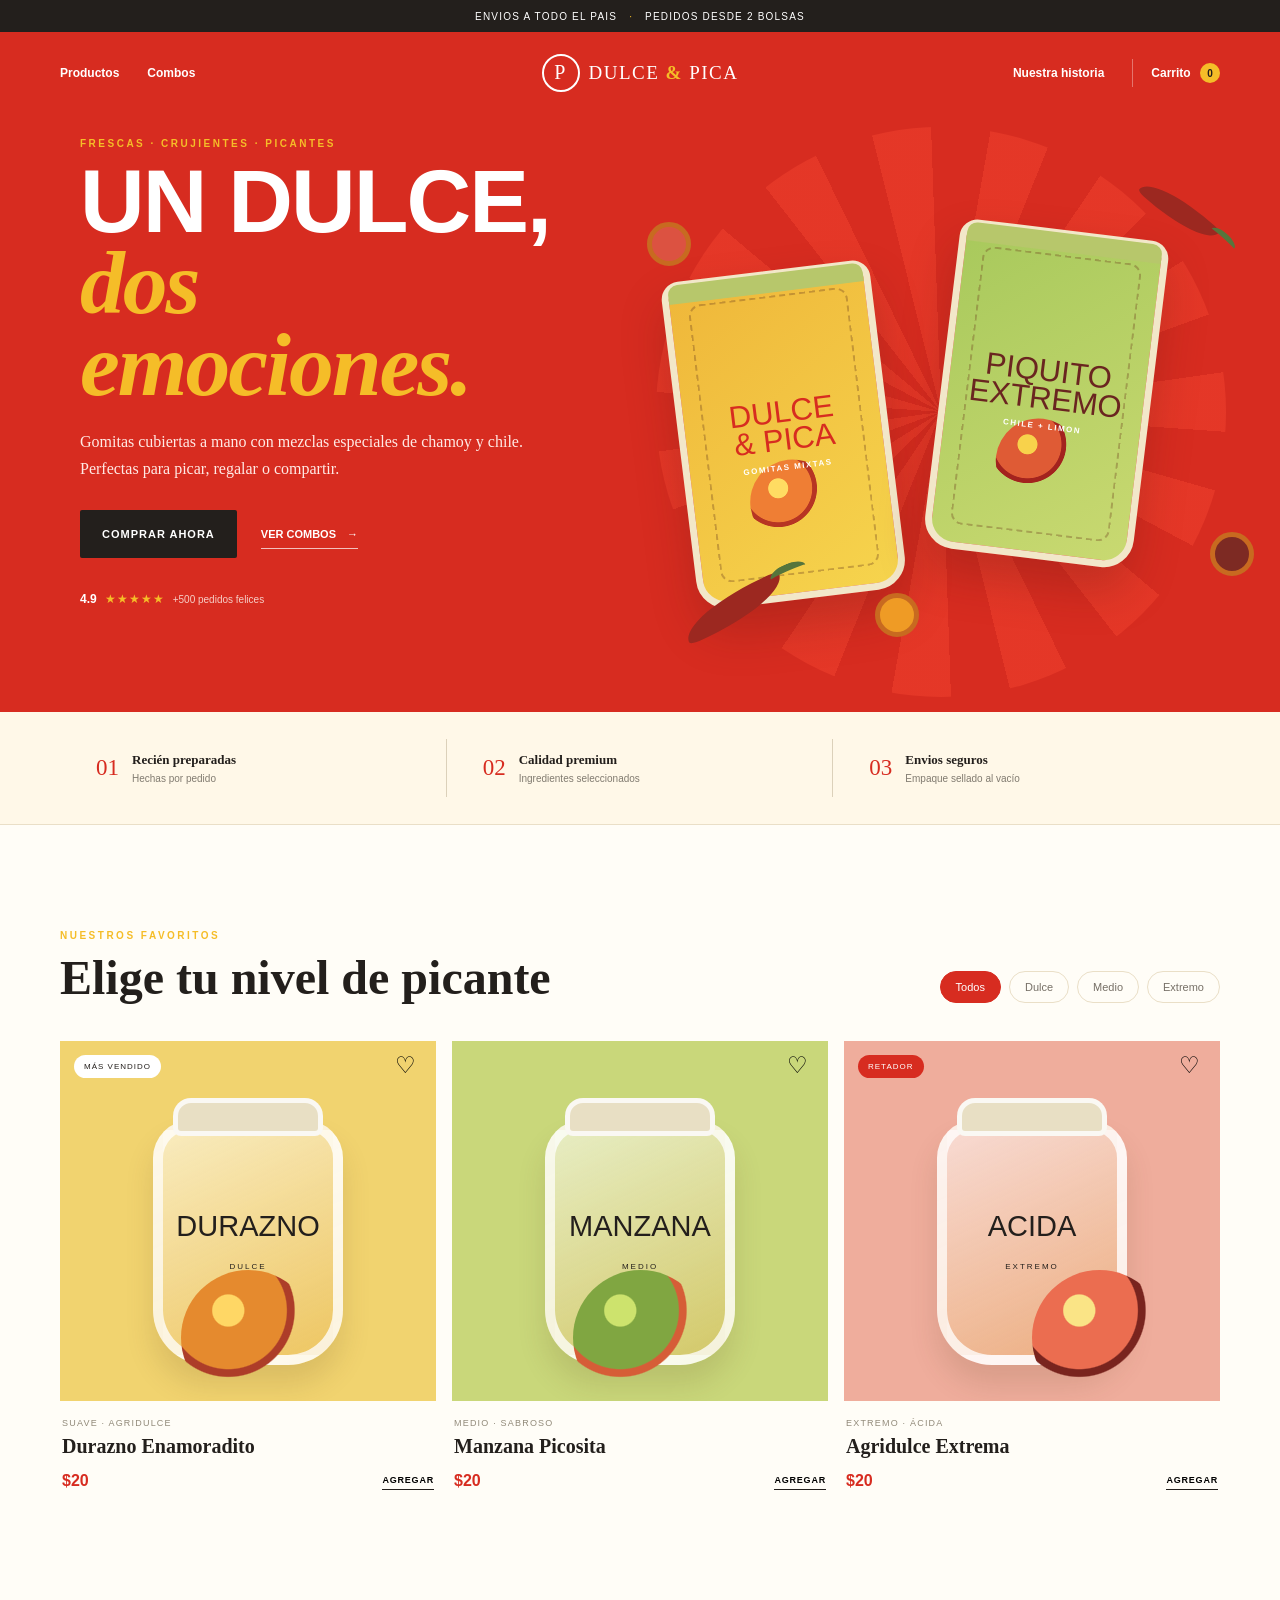
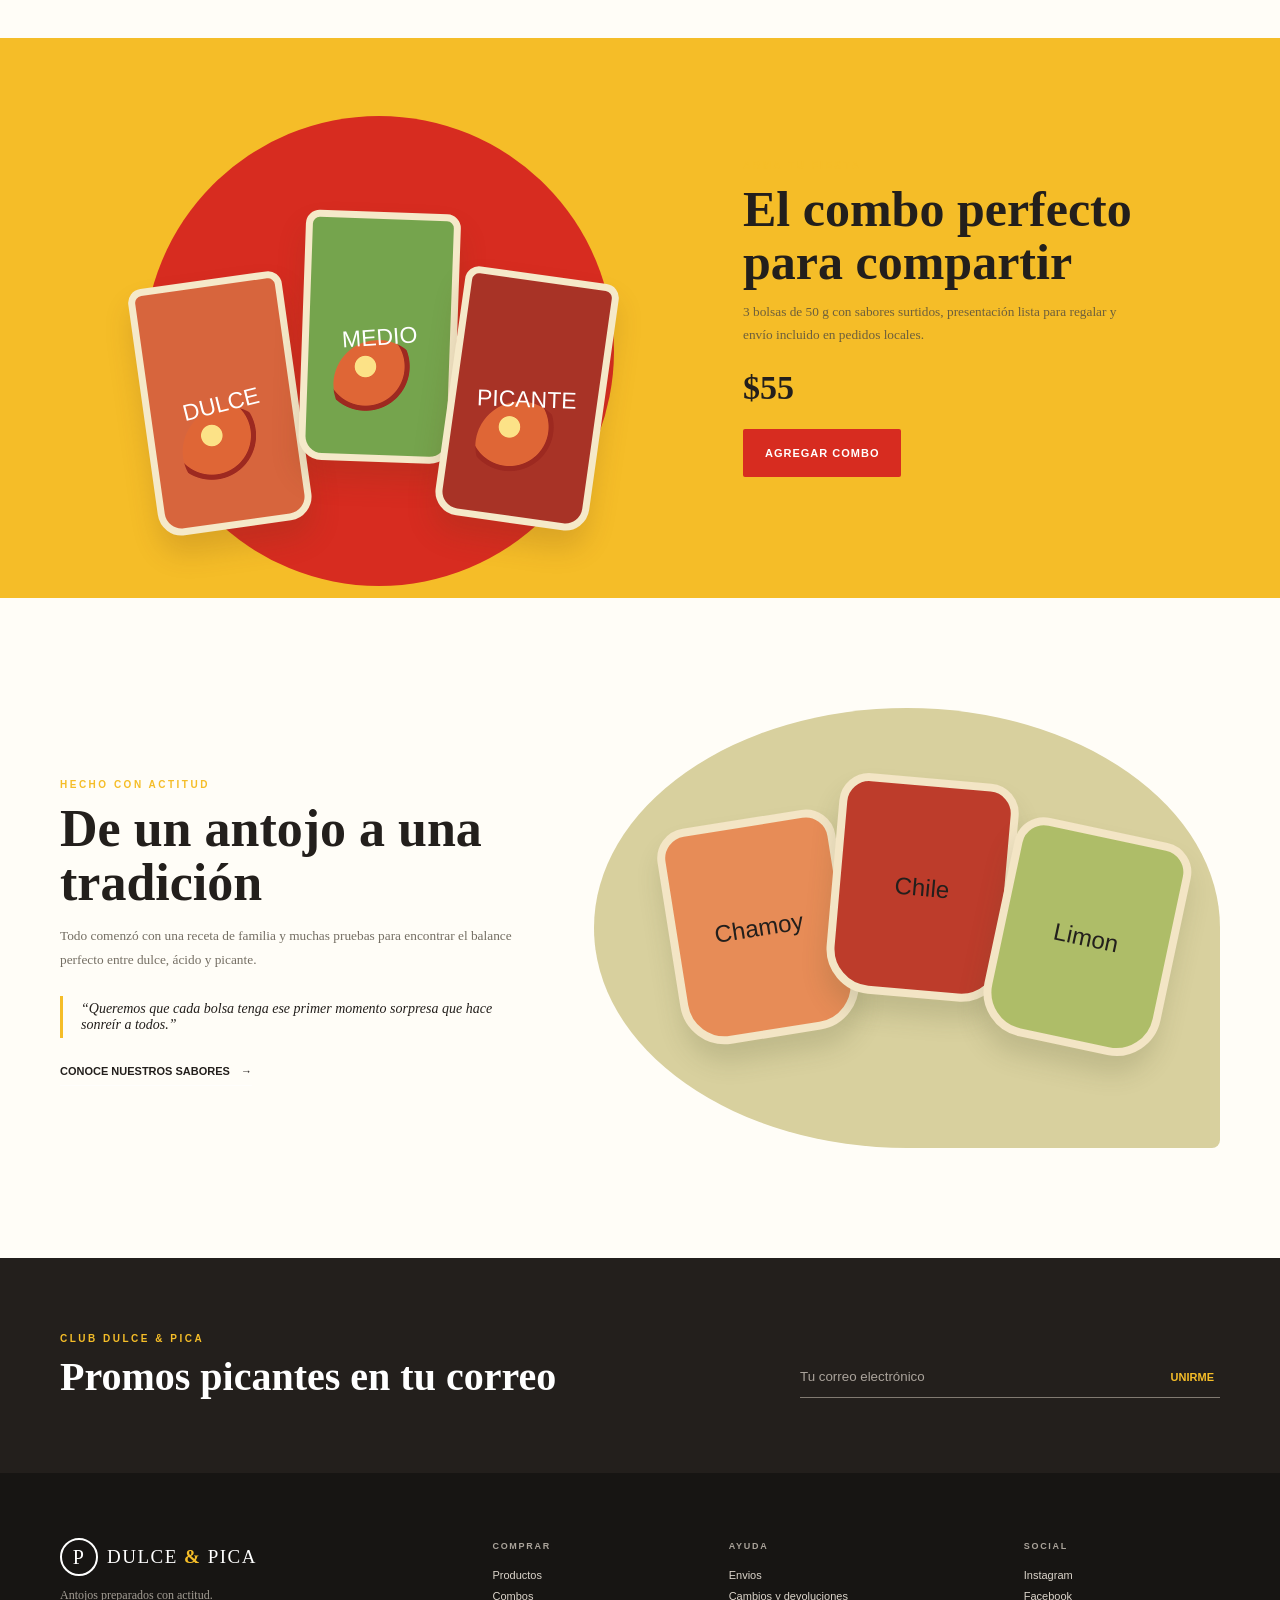
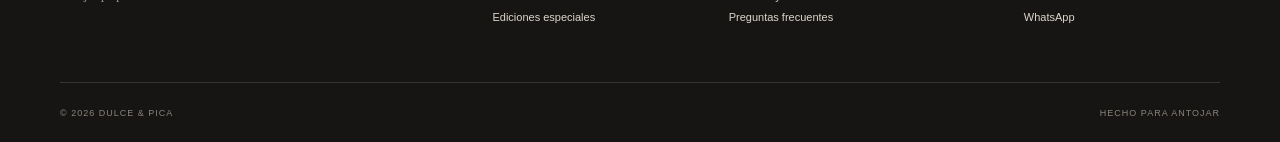
==== gomitas-dulce-pica/index.html @ f31a739e "Publish 55 peso 50g combo" ====
<!doctype html>
<html lang="es">
<head>
  <meta charset="UTF-8">
  <meta name="viewport" content="width=device-width, initial-scale=1">
  <meta name="theme-color" content="#d92d20">
  <meta name="description" content="Dulce & Pica - gomitas enchiladas artesanales para compartir, regalar y disfrutar.">
  <title>Dulce & Pica | Gomitas enchiladas</title>
  <link rel="stylesheet" href="styles.css">
</head>
<body>
  <div class="topbar">
    <p>Envios a todo el pais <span>·</span> Pedidos desde 2 bolsas</p>
  </div>

  <header class="header">
    <div class="container nav">
      <button class="menu-toggle" type="button" aria-expanded="false" aria-label="Abrir menu"><span></span><span></span></button>
      <nav class="nav-left" aria-label="Navegacion principal">
        <a href="#productos">Productos</a>
        <a href="#combos">Combos</a>
      </nav>
      <a class="brand" href="#inicio" aria-label="Dulce y Pica inicio">
        <span class="brand-icon" aria-hidden="true">P</span>
        <span>DULCE <b>&</b> PICA</span>
      </a>
      <nav class="nav-right" aria-label="Navegacion secundaria">
        <a href="#nosotros">Nuestra historia</a>
        <button class="cart-button" type="button" aria-label="Abrir carrito">Carrito <span class="cart-count">0</span></button>
      </nav>
    </div>
  </header>

  <nav class="mobile-nav" aria-label="Menu movil">
    <a href="#productos">Productos</a>
    <a href="#combos">Combos</a>
    <a href="#nosotros">Nuestra historia</a>
  </nav>

  <main>
    <section id="inicio" class="hero">
      <div class="hero-copy">
        <p class="eyebrow">Frescas · Crujientes · Picantes</p>
        <h1>Un dulce,<br><em>dos emociones.</em></h1>
        <p class="hero-text">Gomitas cubiertas a mano con mezclas especiales de chamoy y chile. Perfectas para picar, regalar o compartir.</p>
        <div class="hero-actions">
          <a class="button" href="#productos">Comprar ahora</a>
          <a class="text-link" href="#combos">Ver combos <span>→</span></a>
        </div>
        <div class="rating"><b>4.9</b><span>★★★★★</span><small>+500 pedidos felices</small></div>
      </div>
      <div class="hero-art" aria-label="Bolsas de gomitas enchiladas">
        <div class="sunburst"></div>
        <div class="bag bag-one"><div class="bag-seal"></div><span>DULCE<br>& PICA</span><small>GOMITAS MIXTAS</small><i></i></div>
        <div class="bag bag-two"><div class="bag-seal"></div><span>PIQUITO<br>EXTREMO</span><small>CHILE + LIMON</small><i></i></div>
        <div class="chili chili-one"></div>
        <div class="chili chili-two"></div>
        <div class="gummy gummy-one"></div>
        <div class="gummy gummy-two"></div>
        <div class="gummy gummy-three"></div>
      </div>
    </section>

    <section class="benefits">
      <div class="container benefits-grid">
        <div><span>01</span><p><b>Recién preparadas</b><small>Hechas por pedido</small></p></div>
        <div><span>02</span><p><b>Calidad premium</b><small>Ingredientes seleccionados</small></p></div>
        <div><span>03</span><p><b>Envios seguros</b><small>Empaque sellado al vacío</small></p></div>
      </div>
    </section>

    <section id="productos" class="products-section">
      <div class="container">
        <div class="section-heading">
          <div><p class="eyebrow">Nuestros favoritos</p><h2>Elige tu nivel de picante</h2></div>
          <div class="filters" role="group" aria-label="Filtrar productos">
            <button class="active" type="button" data-filter="todos">Todos</button>
            <button type="button" data-filter="dulce">Dulce</button>
            <button type="button" data-filter="medio">Medio</button>
            <button type="button" data-filter="extremo">Extremo</button>
          </div>
        </div>
        <div class="product-grid">
          <article class="product-card" data-level="dulce">
            <div class="product-visual visual-mango">
              <span class="tag">Más vendido</span>
              <div class="jar"><div class="jar-lid"></div><span>DURAZNO<br><small>DULCE</small></span><i></i></div>
              <button class="wishlist" type="button" aria-label="Agregar Durazno Enamoradito a favoritos">♡</button>
            </div>
            <div class="product-info"><p>Suave · Agridulce</p><h3>Durazno Enamoradito</h3><div><strong>$20</strong><button class="quick-add" type="button" data-name="Durazno Enamoradito" data-price="20">Agregar</button></div></div>
          </article>
          <article class="product-card" data-level="medio">
            <div class="product-visual visual-tropical">
              <div class="jar"><div class="jar-lid"></div><span>MANZANA<br><small>MEDIO</small></span><i></i></div>
              <button class="wishlist" type="button" aria-label="Agregar Manzana Picosita a favoritos">♡</button>
            </div>
            <div class="product-info"><p>Medio · Sabroso</p><h3>Manzana Picosita</h3><div><strong>$20</strong><button class="quick-add" type="button" data-name="Manzana Picosita" data-price="20">Agregar</button></div></div>
          </article>
          <article class="product-card" data-level="extremo">
            <div class="product-visual visual-acida">
              <span class="tag tag-red">Retador</span>
              <div class="jar"><div class="jar-lid"></div><span>ACIDA<br><small>EXTREMO</span></span><i></i></div>
              <button class="wishlist" type="button" aria-label="Agregar Agridulce Extrema a favoritos">♡</button>
            </div>
            <div class="product-info"><p>Extremo · Ácida</p><h3>Agridulce Extrema</h3><div><strong>$20</strong><button class="quick-add" type="button" data-name="Agridulce Extrema" data-price="20">Agregar</button></div></div>
          </article>
        </div>
      </div>
    </section>

    <section id="combos" class="combo-section">
      <div class="container combo-grid">
        <div class="combo-art">
          <div class="party-circle"></div>
          <div class="mini-bag mini-one"><span>DULCE</span><i></i></div>
          <div class="mini-bag mini-two"><span>MEDIO</span><i></i></div>
          <div class="mini-bag mini-three"><span>PICANTE</span><i></i></div>
        </div>
        <div class="combo-copy">
          <p class="eyebrow">Arma tu fiesta</p>
          <h2>El combo perfecto<br>para compartir</h2>
          <p>3 bolsas de 50 g con sabores surtidos, presentación lista para regalar y envío incluido en pedidos locales.</p>
          <div class="combo-price"><strong>$55</strong></div>
          <button class="button add-combo" type="button" data-name="Combo Fiesta 3 Bolsas de 50 g" data-price="55">Agregar combo</button>
        </div>
      </div>
    </section>

    <section id="nosotros" class="story-section">
      <div class="container story-grid">
        <div class="story-copy">
          <p class="eyebrow">Hecho con actitud</p>
          <h2>De un antojo a una tradición</h2>
          <p>Todo comenzó con una receta de familia y muchas pruebas para encontrar el balance perfecto entre dulce, ácido y picante.</p>
          <blockquote>“Queremos que cada bolsa tenga ese primer momento sorpresa que hace sonreír a todos.”</blockquote>
          <a class="text-link" href="#productos">Conoce nuestros sabores <span>→</span></a>
        </div>
        <div class="story-visual">
          <div class="flavor-card flavor-one"><span>Chamoy</span></div>
          <div class="flavor-card flavor-two"><span>Chile</span></div>
          <div class="flavor-card flavor-three"><span>Limon</span></div>
        </div>
      </div>
    </section>

    <section class="newsletter">
      <div class="container newsletter-inner">
        <div><p class="eyebrow">Club Dulce & Pica</p><h2>Promos picantes en tu correo</h2></div>
        <form><label class="sr-only" for="email">Correo electronico</label><input id="email" type="email" placeholder="Tu correo electrónico" required><button type="submit">Unirme</button></form>
      </div>
    </section>
  </main>

  <footer>
    <div class="container footer-grid">
      <div class="footer-brand"><a class="brand" href="#inicio"><span class="brand-icon">P</span><span>DULCE <b>&</b> PICA</span></a><p>Antojos preparados con actitud.</p></div>
      <div><h3>Comprar</h3><a href="#productos">Productos</a><a href="#combos">Combos</a><a href="#productos">Ediciones especiales</a></div>
      <div><h3>Ayuda</h3><a href="#">Envios</a><a href="#">Cambios y devoluciones</a><a href="#">Preguntas frecuentes</a></div>
      <div><h3>Social</h3><a href="#">Instagram</a><a href="#">Facebook</a><a href="#">WhatsApp</a></div>
    </div>
    <div class="container footer-bottom"><span>© 2026 Dulce & Pica</span><span>Hecho para antojar</span></div>
  </footer>

  <aside class="cart-drawer" aria-hidden="true">
    <button class="cart-overlay" type="button" aria-label="Cerrar carrito"></button>
    <div class="cart-panel">
      <div class="cart-header"><div><p>Tu pedido</p><h2>Bolsa de compras</h2></div><button class="cart-close" type="button" aria-label="Cerrar">×</button></div>
      <div class="cart-items"><p class="empty-cart">Tu bolsa está vacía.</p></div>
      <div class="cart-footer"><div class="subtotal"><span>Total</span><strong>$0.00</strong></div><p>Envio y datos de entrega se confirman por WhatsApp.</p><button class="checkout-button" type="button" disabled>Pedir por WhatsApp</button></div>
    </div>
  </aside>
  <div class="toast" role="status" aria-live="polite"></div>
  <script src="script.js"></script>
</body>
</html>
---- gomitas-dulce-pica/styles.css ----
:root{--red:#d72c20;--red-dark:#a92018;--yellow:#f5bd28;--cream:#fff8e8;--paper:#fffdf7;--ink:#231f1c;--green:#5f7e45;--line:#eadfc7}
*{box-sizing:border-box}html{scroll-behavior:smooth}body{margin:0;background:var(--paper);color:var(--ink);font-family:"Trebuchet MS",Arial,sans-serif}body.locked{overflow:hidden}a{color:inherit;text-decoration:none}button,input{font:inherit}.container{width:min(1160px,calc(100% - 48px));margin-inline:auto}.sr-only{position:absolute;width:1px;height:1px;overflow:hidden;clip:rect(0,0,0,0)}
.topbar{height:32px;display:grid;place-items:center;background:var(--ink);color:white;font-size:10px;text-transform:uppercase;letter-spacing:1.2px}.topbar p{margin:0}.topbar span{color:var(--yellow);margin:0 8px}
.header{height:82px;position:absolute;z-index:20;width:100%;color:white}.nav{height:82px;display:grid;grid-template-columns:1fr auto 1fr;align-items:center}.nav-left,.nav-right{display:flex;align-items:center;gap:28px;font-size:12px;font-weight:700}.nav-right{justify-content:flex-end}.nav a{border-bottom:1px solid transparent;padding:8px 0}.nav a:hover{border-color:currentColor}.brand{display:flex;align-items:center;gap:9px;font-family:Georgia,serif;font-size:19px;letter-spacing:1.5px}.brand b{color:var(--yellow)}.brand-icon{width:38px;height:38px;display:grid;place-items:center;border:2px solid currentColor;border-radius:50%;font-family:Georgia,serif;font-size:20px}.cart-button{border:0;border-left:1px solid rgba(255,255,255,.35);background:transparent;color:white;padding:4px 0 4px 18px;cursor:pointer;font-size:12px}.cart-count{min-width:20px;height:20px;display:inline-grid;place-items:center;margin-left:6px;border-radius:50%;background:var(--yellow);color:var(--ink);font-size:10px}.menu-toggle{display:none}
.hero{min-height:680px;display:grid;grid-template-columns:49% 51%;overflow:hidden;background:var(--red);color:white}.hero-copy{position:relative;z-index:3;align-self:center;max-width:520px;margin-left:max(48px,calc((100vw - 1160px)/2));padding-left:20px}.eyebrow{margin:0 0 12px;color:var(--yellow);font-size:10px;font-weight:900;text-transform:uppercase;letter-spacing:2.5px}.hero h1{margin:0;font-family:Impact,"Arial Black",sans-serif;font-size:clamp(66px,7vw,94px);line-height:.91;text-transform:uppercase;letter-spacing:-2px}.hero h1 em{color:var(--yellow);font-family:Georgia,serif;font-weight:700;text-transform:none}.hero-text{max-width:460px;margin:24px 0 28px;color:#ffeae5;font-family:Georgia,serif;line-height:1.65}.hero-actions{display:flex;align-items:center;gap:24px}.button{height:48px;display:inline-flex;align-items:center;justify-content:center;border:0;border-radius:2px;background:var(--ink);color:white;padding:0 22px;font-size:11px;font-weight:900;text-transform:uppercase;letter-spacing:1px;cursor:pointer}.text-link{border-bottom:1px solid rgba(255,255,255,.7);padding:8px 0;font-size:11px;font-weight:800;text-transform:uppercase}.text-link span{margin-left:8px}.rating{display:flex;align-items:center;gap:8px;margin-top:34px;font-size:12px}.rating span{color:var(--yellow);letter-spacing:1px}.rating small{color:#f6cfc7}
.hero-art{position:relative}.sunburst{position:absolute;width:570px;height:570px;left:48%;top:50%;transform:translate(-50%,-43%);border-radius:50%;background:repeating-conic-gradient(from 10deg,#e83a29 0 12deg,#d72c20 12deg 24deg);opacity:.8}.bag{position:absolute;z-index:3;width:210px;height:330px;display:flex;flex-direction:column;align-items:center;justify-content:center;transform:rotate(-7deg);border:7px solid #f2e7c9;border-radius:18px 18px 30px 30px;background:linear-gradient(145deg,#efb73a,#f6d44d);box-shadow:0 24px 45px rgba(100,24,17,.28)}.bag::after{content:"";position:absolute;inset:18px;border:2px dashed rgba(111,67,34,.35);border-radius:12px}.bag-seal{position:absolute;z-index:3;top:-4px;width:100%;height:19px;border-radius:10px 10px 0 0;background:#b7c76b}.bag span{position:relative;z-index:4;font-family:Impact,"Arial Black",sans-serif;font-size:31px;text-align:center;color:var(--red);line-height:.9}.bag small{position:relative;z-index:4;margin-top:10px;font-size:8px;font-weight:900;letter-spacing:1.5px}.bag i{position:absolute;z-index:3;width:85px;height:85px;bottom:48px;border-radius:50%;background:radial-gradient(circle at 35% 32%,#ffdc62 0 12%,#ef7e34 13% 42%,#b73523 43% 48%,transparent 49%)}.bag-one{left:8%;top:35%}.bag-two{left:48%;top:29%;transform:rotate(7deg);background:linear-gradient(145deg,#a8c95c,#c9d971)}.bag-two span{color:#6a2520}.bag-two i{background:radial-gradient(circle at 35% 32%,#f8d24b 0 12%,#df5b35 13% 42%,#a3231e 43% 48%,transparent 49%)}.chili{position:absolute;z-index:5;width:110px;height:32px;border-radius:100% 10% 100% 10%;background:#9c2820;transform:rotate(-24deg)}.chili::after{content:"";position:absolute;width:38px;height:10px;right:-28px;top:-3px;border-radius:100%;border-top:7px solid #56753c}.chili-one{left:8%;bottom:13%}.chili-two{right:7%;top:24%;transform:rotate(42deg) scale(.8)}.gummy{position:absolute;z-index:5;width:44px;height:44px;border-radius:50%;background:#ef9b25;border:5px solid #c86a20}.gummy-one{left:38%;bottom:11%}.gummy-two{right:4%;bottom:20%;background:#7d2a23}.gummy-three{left:3%;top:28%;background:#dc5241}
.benefits{border-bottom:1px solid var(--line);background:var(--cream)}.benefits-grid{height:112px;display:grid;grid-template-columns:repeat(3,1fr);align-items:center}.benefits-grid>div{height:58px;display:flex;align-items:center;gap:13px;border-right:1px solid #dcd1ba;padding:0 36px}.benefits-grid>div:last-child{border-right:0}.benefits-grid span{color:var(--red);font-family:Georgia,serif;font-size:23px}.benefits-grid p{display:flex;flex-direction:column;margin:0}.benefits-grid b{font-family:Georgia,serif;font-size:13px}.benefits-grid small{margin-top:5px;color:#817b70;font-size:10px}
.products-section{padding:105px 0 115px}.section-heading{display:flex;align-items:end;justify-content:space-between;margin-bottom:38px}.section-heading h2,.combo-copy h2,.story-copy h2,.newsletter h2{margin:0;font-family:Georgia,serif;font-size:48px;font-weight:700;line-height:1.05}.filters{display:flex;gap:8px}.filters button{border:1px solid var(--line);border-radius:30px;background:transparent;padding:9px 15px;color:#777067;cursor:pointer;font-size:11px}.filters button.active{border-color:var(--red);background:var(--red);color:white}.product-grid{display:grid;grid-template-columns:repeat(3,1fr);gap:16px}.product-card.hidden{display:none}.product-visual{height:360px;position:relative;display:grid;place-items:center;overflow:hidden}.visual-mango{background:#f1d36f}.visual-tropical{background:#c9d77a}.visual-acida{background:#efad9c}.tag{position:absolute;z-index:4;top:14px;left:14px;border-radius:20px;background:white;padding:7px 10px;font-size:8px;text-transform:uppercase;letter-spacing:1px}.tag-red{background:var(--red);color:white}.wishlist{position:absolute;z-index:4;right:14px;top:10px;border:0;background:transparent;font-size:23px;cursor:pointer}.wishlist.active{color:var(--red)}
.jar{position:absolute;width:190px;height:245px;bottom:36px;display:flex;flex-direction:column;align-items:center;justify-content:center;border:10px solid rgba(255,255,255,.76);border-radius:38px 38px 55px 55px;background:linear-gradient(155deg,rgba(255,255,255,.55),rgba(232,175,76,.35));box-shadow:0 20px 28px rgba(93,68,34,.15)}.jar-lid{position:absolute;top:-32px;width:150px;height:38px;border-radius:18px 18px 8px 8px;background:#e8dfc4;border:5px solid rgba(255,255,255,.8)}.jar span{z-index:3;color:var(--ink);font-family:Impact,"Arial Black",sans-serif;font-size:29px;text-align:center}.jar span small{font-family:"Trebuchet MS",Arial,sans-serif;font-size:8px;letter-spacing:2px}.jar i{position:absolute;width:135px;height:135px;border-radius:50%;bottom:-50px;background:radial-gradient(circle at 35% 30%,#ffd765 0 12%,#e58a2e 13% 45%,#ad3d29 46% 51%,transparent 52%)}.visual-tropical .jar i{background:radial-gradient(circle at 35% 30%,#cde36d 0 12%,#80a641 13% 45%,#d65d37 46% 51%,transparent 52%)}.visual-acida .jar i{background:radial-gradient(circle at 35% 30%,#fae486 0 12%,#eb6d50 13% 45%,#79241e 46% 51%,transparent 52%)}.product-info{padding:17px 2px}.product-info>p{margin:0 0 7px;color:#918979;font-size:9px;text-transform:uppercase;letter-spacing:1.2px}.product-info h3{margin:0 0 13px;font-family:Georgia,serif;font-size:20px}.product-info div{display:flex;align-items:center;justify-content:space-between}.product-info strong{color:var(--red);font-size:16px}.quick-add{border:0;border-bottom:1px solid var(--ink);background:transparent;padding:4px 0;cursor:pointer;font-size:9px;font-weight:900;text-transform:uppercase;letter-spacing:.8px}
.combo-section{background:var(--yellow);overflow:hidden}.combo-grid{min-height:560px;display:grid;grid-template-columns:55% 45%;align-items:center}.combo-art{position:relative;height:560px}.party-circle{position:absolute;width:470px;height:470px;left:50%;top:50%;transform:translate(-50%,-43%);border-radius:50%;background:var(--red)}.mini-bag{position:absolute;z-index:3;width:155px;height:250px;display:grid;place-items:center;border:7px solid #f5e9c9;border-radius:14px 14px 24px 24px;box-shadow:0 18px 28px rgba(101,55,20,.18)}.mini-bag span{z-index:3;color:white;font-family:Impact,"Arial Black",sans-serif;font-size:23px;transform:rotate(-6deg)}.mini-bag i{position:absolute;width:90px;height:90px;bottom:25px;border-radius:50%;background:radial-gradient(circle at 35% 30%,#fce287 0 12%,#df6636 13% 45%,#9d2920 46% 51%,transparent 52%)}.mini-one{left:13%;top:43%;transform:rotate(-8deg);background:#d7653d}.mini-two{left:38%;top:31%;transform:rotate(2deg);background:#75a44d}.mini-three{left:61%;top:42%;transform:rotate(8deg);background:#a83326}.combo-copy{padding:45px}.combo-copy h2{font-size:50px}.combo-copy>p:not(.eyebrow){max-width:390px;color:#6d5f3b;font-family:Georgia,serif;line-height:1.7}.combo-price{display:flex;align-items:center;gap:12px;margin:22px 0}.combo-price strong{font-family:Georgia,serif;font-size:34px}.combo-price small{border-radius:20px;background:var(--red);color:white;padding:7px 10px;font-size:9px;text-transform:uppercase}.combo-copy .button{background:var(--red)}
.story-section{padding:110px 0}.story-grid{display:grid;grid-template-columns:46% 54%;align-items:center}.story-copy{padding-right:70px}.story-copy h2{font-size:52px}.story-copy>p:not(.eyebrow){color:#746e63;font-family:Georgia,serif;line-height:1.75}.story-copy blockquote{margin:25px 0;border-left:3px solid var(--yellow);padding:5px 0 5px 18px;font-family:Georgia,serif;font-size:14px;font-style:italic}.story-visual{height:440px;position:relative;background:#d8d09e;border-radius:50% 50% 8px 50%;overflow:hidden}.flavor-card{position:absolute;width:180px;height:220px;display:grid;place-items:center;border:8px solid #f3e5c5;border-radius:30px 30px 45px 45px;box-shadow:0 18px 25px rgba(69,75,41,.17)}.flavor-card span{font-family:Impact,"Arial Black",sans-serif;font-size:24px}.flavor-one{left:12%;top:110px;transform:rotate(-9deg);background:#e78c57}.flavor-two{left:38%;top:70px;transform:rotate(5deg);background:#bd3c2b}.flavor-three{right:7%;top:120px;transform:rotate(12deg);background:#aebd68}
.newsletter{padding:75px 0;background:var(--ink);color:white}.newsletter-inner{display:flex;align-items:end;justify-content:space-between}.newsletter h2{font-size:40px}.newsletter form{width:420px;display:flex;border-bottom:1px solid #817a71}.newsletter input{width:100%;border:0;background:transparent;color:white;outline:none;padding:13px 0}.newsletter input::placeholder{color:#aaa39b}.newsletter button{border:0;background:transparent;color:var(--yellow);font-size:11px;font-weight:900;text-transform:uppercase;cursor:pointer}
footer{background:#171513;color:white}.footer-grid{display:grid;grid-template-columns:2fr 1fr 1.3fr 1fr;gap:40px;padding:65px 0 50px}.footer-brand .brand{display:inline-flex}.footer-brand p{color:#a49e95;font-family:Georgia,serif;font-size:12px}.footer-grid h3{margin:3px 0 18px;color:#aaa39a;font-size:9px;text-transform:uppercase;letter-spacing:1.7px}.footer-grid div:not(.footer-brand) a{display:block;margin:9px 0;color:#dcd5cb;font-size:11px}.footer-bottom{height:60px;display:flex;align-items:center;justify-content:space-between;border-top:1px solid #39342f;color:#89837c;font-size:9px;text-transform:uppercase;letter-spacing:1px}
.cart-drawer{position:fixed;z-index:60;inset:0;visibility:hidden;pointer-events:none}.cart-drawer.open{visibility:visible;pointer-events:auto}.cart-overlay{position:absolute;inset:0;width:100%;border:0;background:rgba(35,31,28,.48);opacity:0;transition:.25s}.cart-drawer.open .cart-overlay{opacity:1}.cart-panel{position:absolute;right:0;top:0;width:min(430px,94vw);height:100%;display:flex;flex-direction:column;background:var(--paper);transform:translateX(100%);transition:.35s}.cart-drawer.open .cart-panel{transform:translateX(0)}.cart-header{height:100px;display:flex;align-items:center;justify-content:space-between;padding:0 28px;border-bottom:1px solid var(--line)}.cart-header p{margin:0 0 5px;color:var(--red);font-size:8px;text-transform:uppercase;letter-spacing:2px}.cart-header h2{margin:0;font-family:Georgia,serif;font-size:27px}.cart-close{border:0;background:transparent;font-size:30px;cursor:pointer}.cart-items{flex:1;overflow-y:auto;padding:20px 28px}.empty-cart{text-align:center;margin-top:70px;color:#8b8478}.cart-item{display:grid;grid-template-columns:1fr auto auto;align-items:center;gap:12px;padding:14px 0;border-bottom:1px solid var(--line)}.cart-item h3{margin:0 0 5px;font-family:Georgia,serif;font-size:14px}.cart-item small{color:#8a8478}.quantity{display:flex;align-items:center;gap:7px;margin-top:8px}.quantity button{width:23px;height:23px;border:1px solid #d7cfbf;border-radius:50%;background:transparent;cursor:pointer}.cart-footer{padding:20px 28px 28px;border-top:1px solid var(--line)}.subtotal{display:flex;justify-content:space-between;font-family:Georgia,serif;font-size:18px}.cart-footer p{color:#888176;font-size:9px}.checkout-button{width:100%;height:52px;border:0;background:var(--red);color:white;text-transform:uppercase;letter-spacing:1px;font-size:10px;font-weight:900;cursor:pointer}.checkout-button:disabled{background:#b9b3a7;cursor:not-allowed}.toast{position:fixed;z-index:80;left:50%;bottom:24px;transform:translate(-50%,20px);border-radius:30px;background:var(--ink);color:white;padding:12px 18px;font-size:11px;opacity:0;transition:.25s}.toast.show{opacity:1;transform:translate(-50%,0)}
.mobile-nav{display:none}
@media(max-width:900px){.container{width:calc(100% - 36px)}.nav-left,.nav-right>a{display:none}.nav{grid-template-columns:1fr auto 1fr}.menu-toggle{display:grid;width:38px;height:38px;align-content:center;gap:5px;border:0;background:transparent;padding:8px}.menu-toggle span{width:21px;height:2px;background:white}.nav-right{gap:0}.cart-button{border:0}.hero{grid-template-columns:52% 48%}.hero-copy{margin-left:20px}.bag-one{left:-2%}.bag-two{left:44%}.sunburst{width:500px;height:500px}.product-grid{grid-template-columns:repeat(2,1fr)}.combo-grid{grid-template-columns:50% 50%}.story-grid{grid-template-columns:43% 57%}.story-copy{padding-right:30px}.footer-grid{grid-template-columns:2fr 1fr 1fr}}
@media(max-width:650px){.topbar{height:28px}.header{height:72px}.nav{height:72px}.brand{font-size:15px}.brand-icon{width:32px;height:32px;font-size:16px}.cart-button{font-size:0}.cart-count{margin:0}.hero{min-height:760px;display:block}.hero-copy{position:absolute;z-index:5;left:18px;right:18px;top:390px;margin:0;padding:0}.hero h1{font-size:58px}.hero-text{max-width:340px;margin:16px 0 20px;font-size:14px}.rating{margin-top:22px}.hero-art{position:absolute;inset:60px 0 0}.sunburst{width:430px;height:430px;left:50%;top:28%;transform:translate(-50%,0)}.bag{width:150px;height:250px}.bag span{font-size:24px}.bag i{width:65px;height:65px;bottom:35px}.bag-one{left:7%;top:20%}.bag-two{left:50%;top:16%}.chili-one{bottom:auto;top:43%;left:0}.chili-two{top:14%;right:-3%}.benefits-grid{height:auto;grid-template-columns:1fr}.benefits-grid>div{height:70px;border-right:0;border-bottom:1px solid #dcd1ba;padding:0 10px}.products-section{padding:75px 0}.section-heading{align-items:flex-start;flex-direction:column;gap:22px}.section-heading h2,.combo-copy h2,.story-copy h2,.newsletter h2{font-size:38px}.filters{width:100%;overflow-x:auto}.filters button{flex:0 0 auto}.product-grid{grid-template-columns:1fr}.product-visual{height:310px}.combo-grid{display:block;padding:0 18px}.combo-art{height:420px}.party-circle{width:350px;height:350px}.mini-bag{width:120px;height:210px}.mini-one{left:4%}.mini-two{left:34%}.mini-three{left:64%}.combo-copy{padding:45px 0}.story-section{padding:75px 0}.story-grid{grid-template-columns:1fr}.story-copy{padding:0 0 45px}.story-visual{height:340px}.flavor-card{width:125px;height:165px}.flavor-one{left:5%;top:95px}.flavor-two{left:34%;top:65px}.flavor-three{right:3%;top:95px}.newsletter{padding:60px 0}.newsletter-inner{align-items:stretch;flex-direction:column;gap:24px}.newsletter form{width:100%}.footer-grid{grid-template-columns:1fr 1fr}.footer-brand{grid-column:1/3}.mobile-nav{position:absolute;z-index:19;left:0;right:0;top:82px;display:flex;flex-direction:column;padding:8px 18px;background:var(--ink);transform:scaleY(0);transform-origin:top;transition:.25s}.mobile-nav.open{transform:scaleY(1)}.mobile-nav a{padding:13px 0;border-bottom:1px solid #3a3531}}
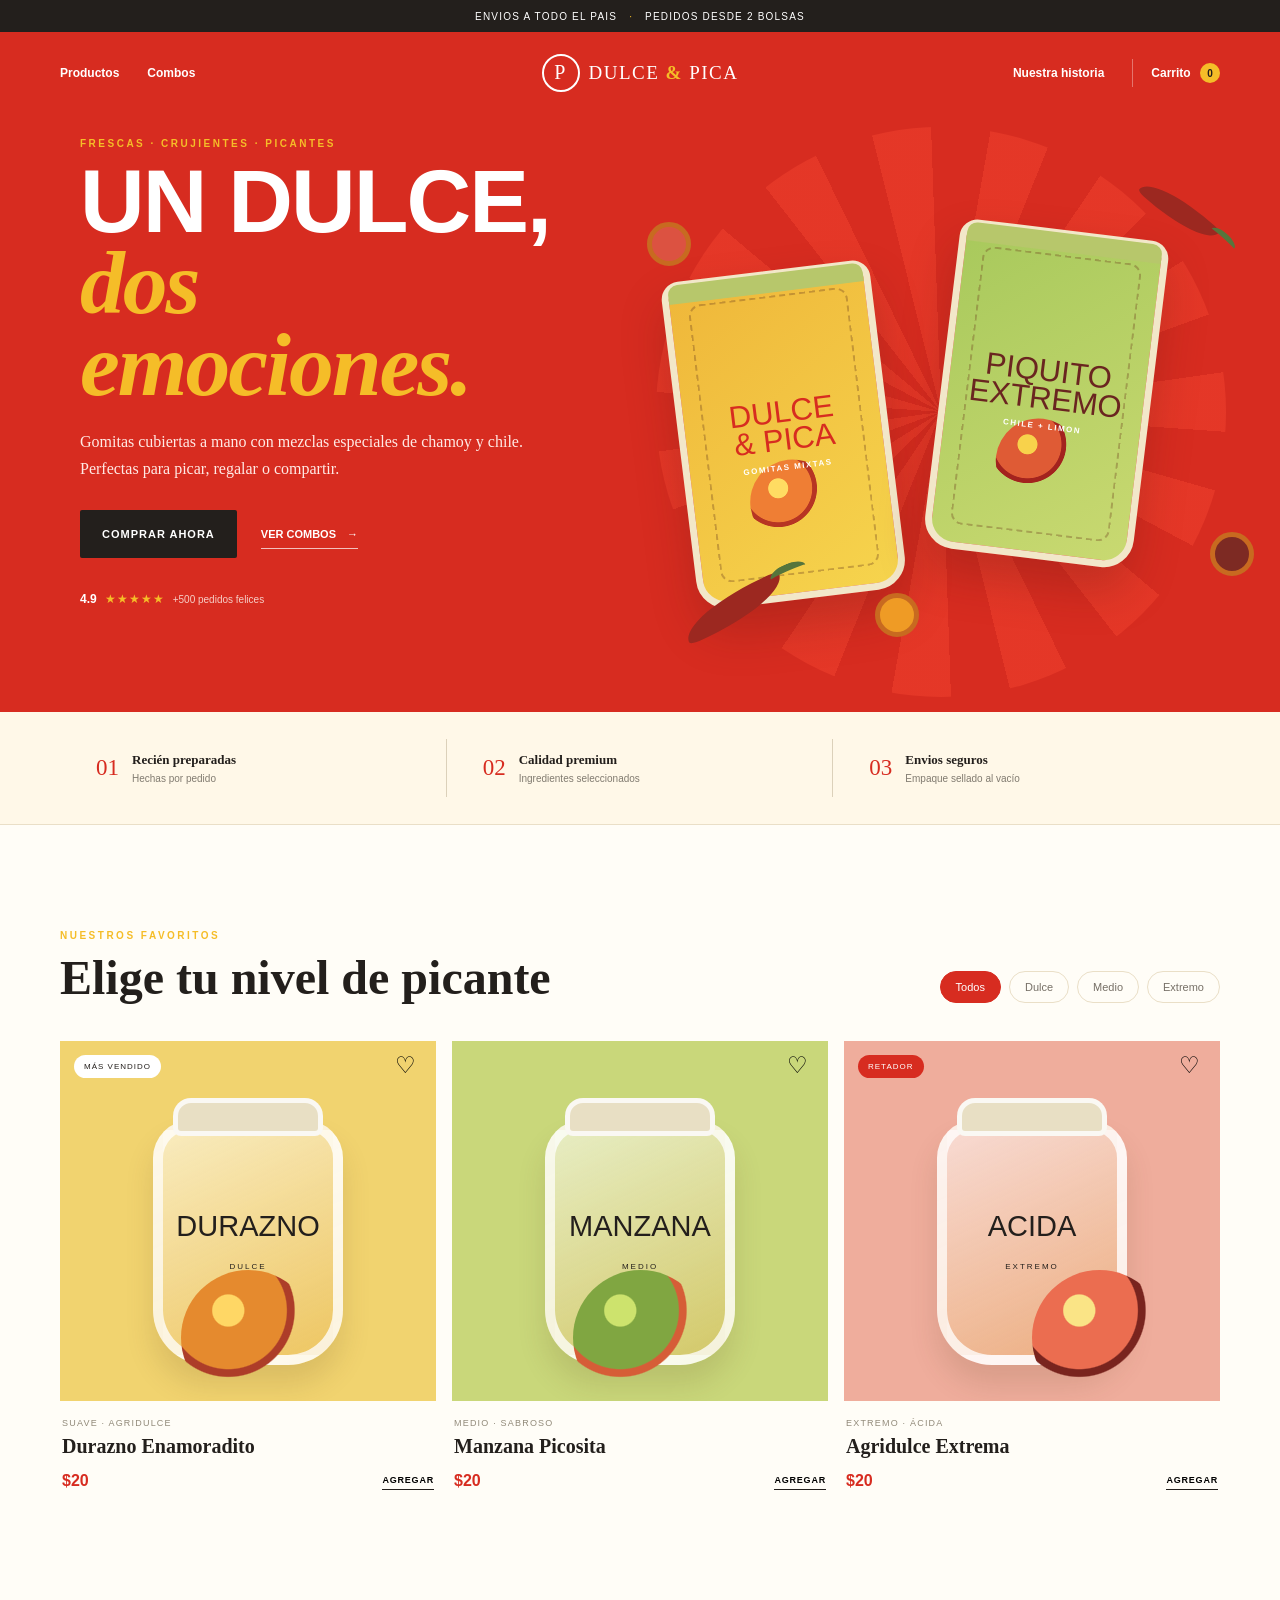
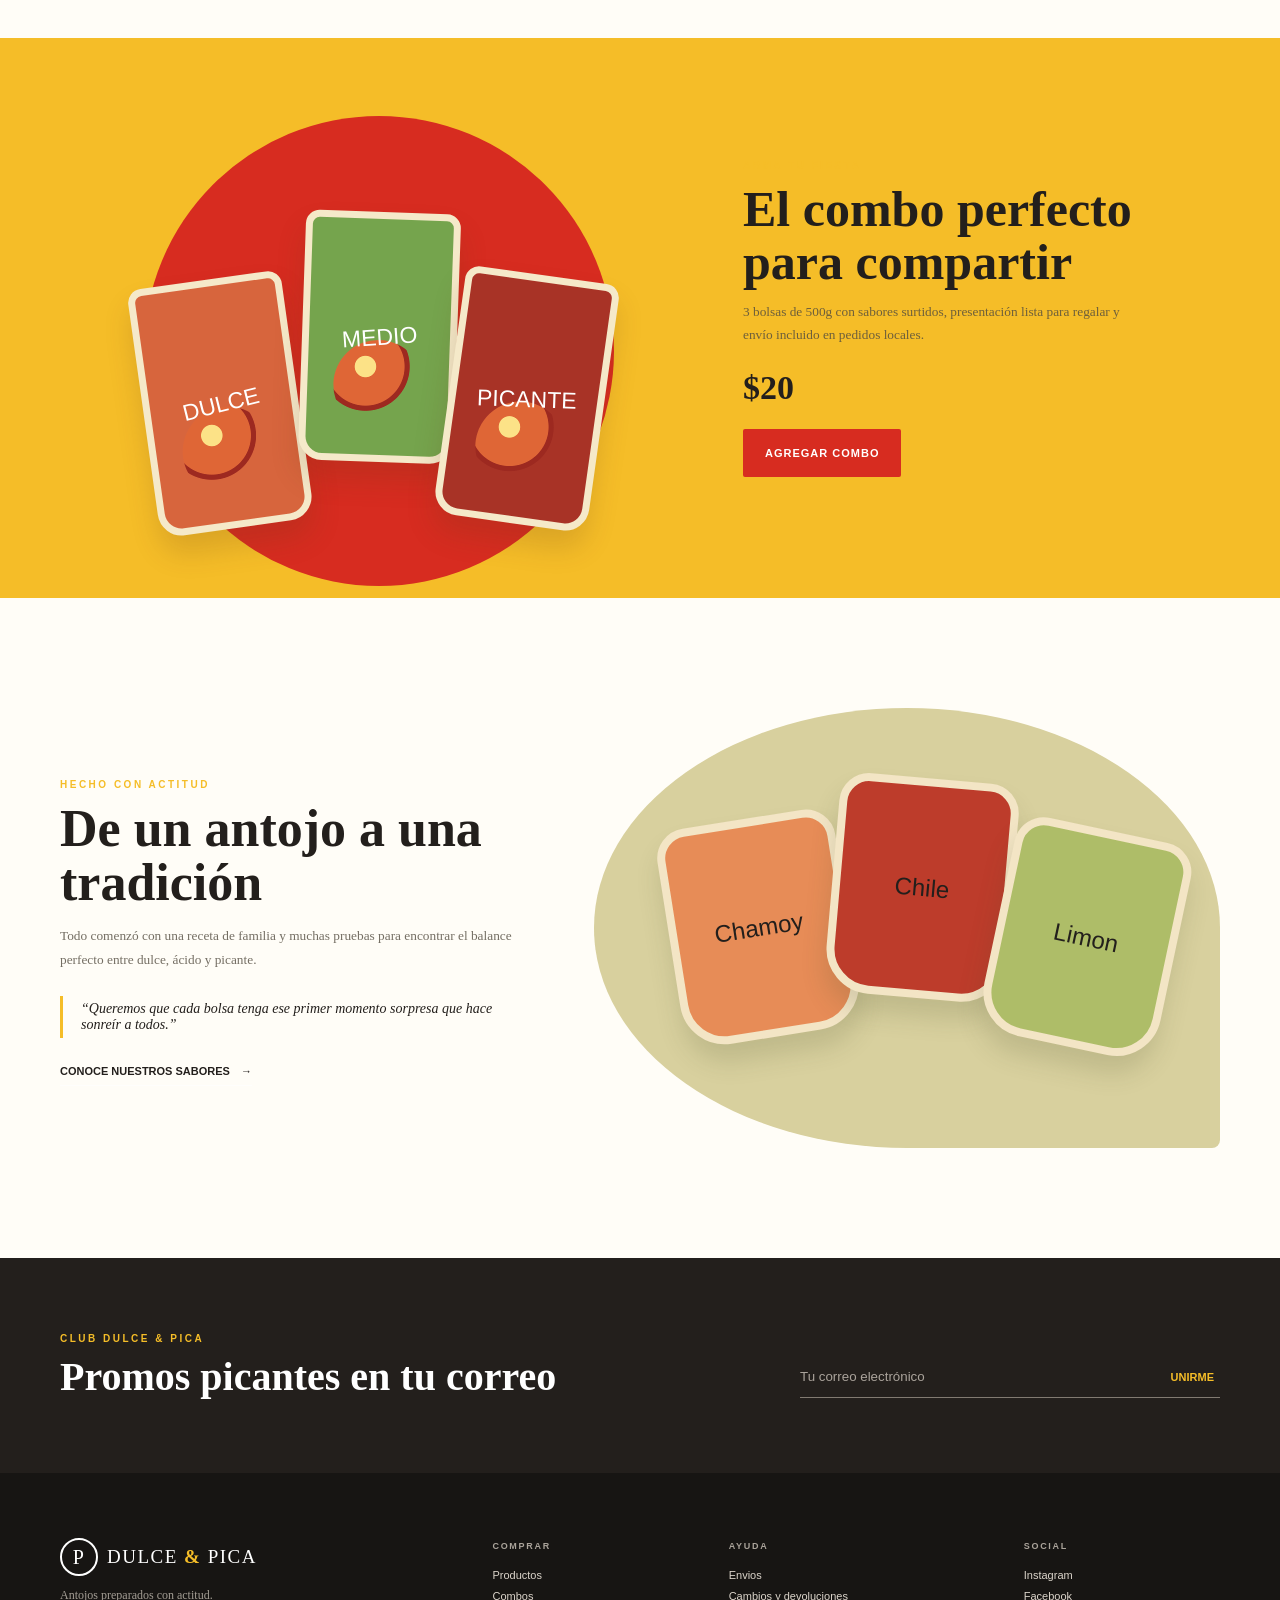
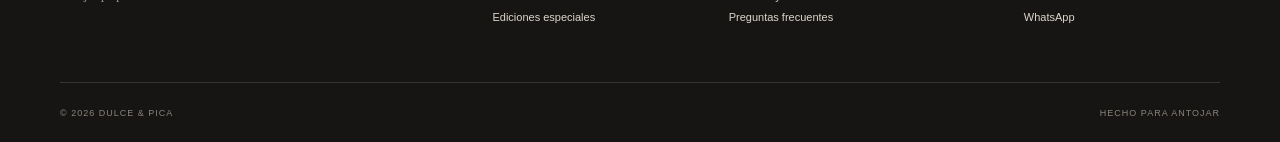
==== commit 8e7906ba: "Publish requested combo copy" ====
--- a/gomitas-dulce-pica/index.html
+++ b/gomitas-dulce-pica/index.html
@@ -119,9 +119,9 @@
         <div class="combo-copy">
           <p class="eyebrow">Arma tu fiesta</p>
           <h2>El combo perfecto<br>para compartir</h2>
-          <p>3 bolsas de 50 g con sabores surtidos, presentación lista para regalar y envío incluido en pedidos locales.</p>
-          <div class="combo-price"><strong>$55</strong></div>
-          <button class="button add-combo" type="button" data-name="Combo Fiesta 3 Bolsas de 50 g" data-price="55">Agregar combo</button>
+          <p>3 bolsas de 500g con sabores surtidos, presentación lista para regalar y envío incluido en pedidos locales.</p>
+          <div class="combo-price"><strong>$20</strong></div>
+          <button class="button add-combo" type="button" data-name="Combo Fiesta 3 Bolsas de 500g" data-price="20">Agregar combo</button>
         </div>
       </div>
     </section>
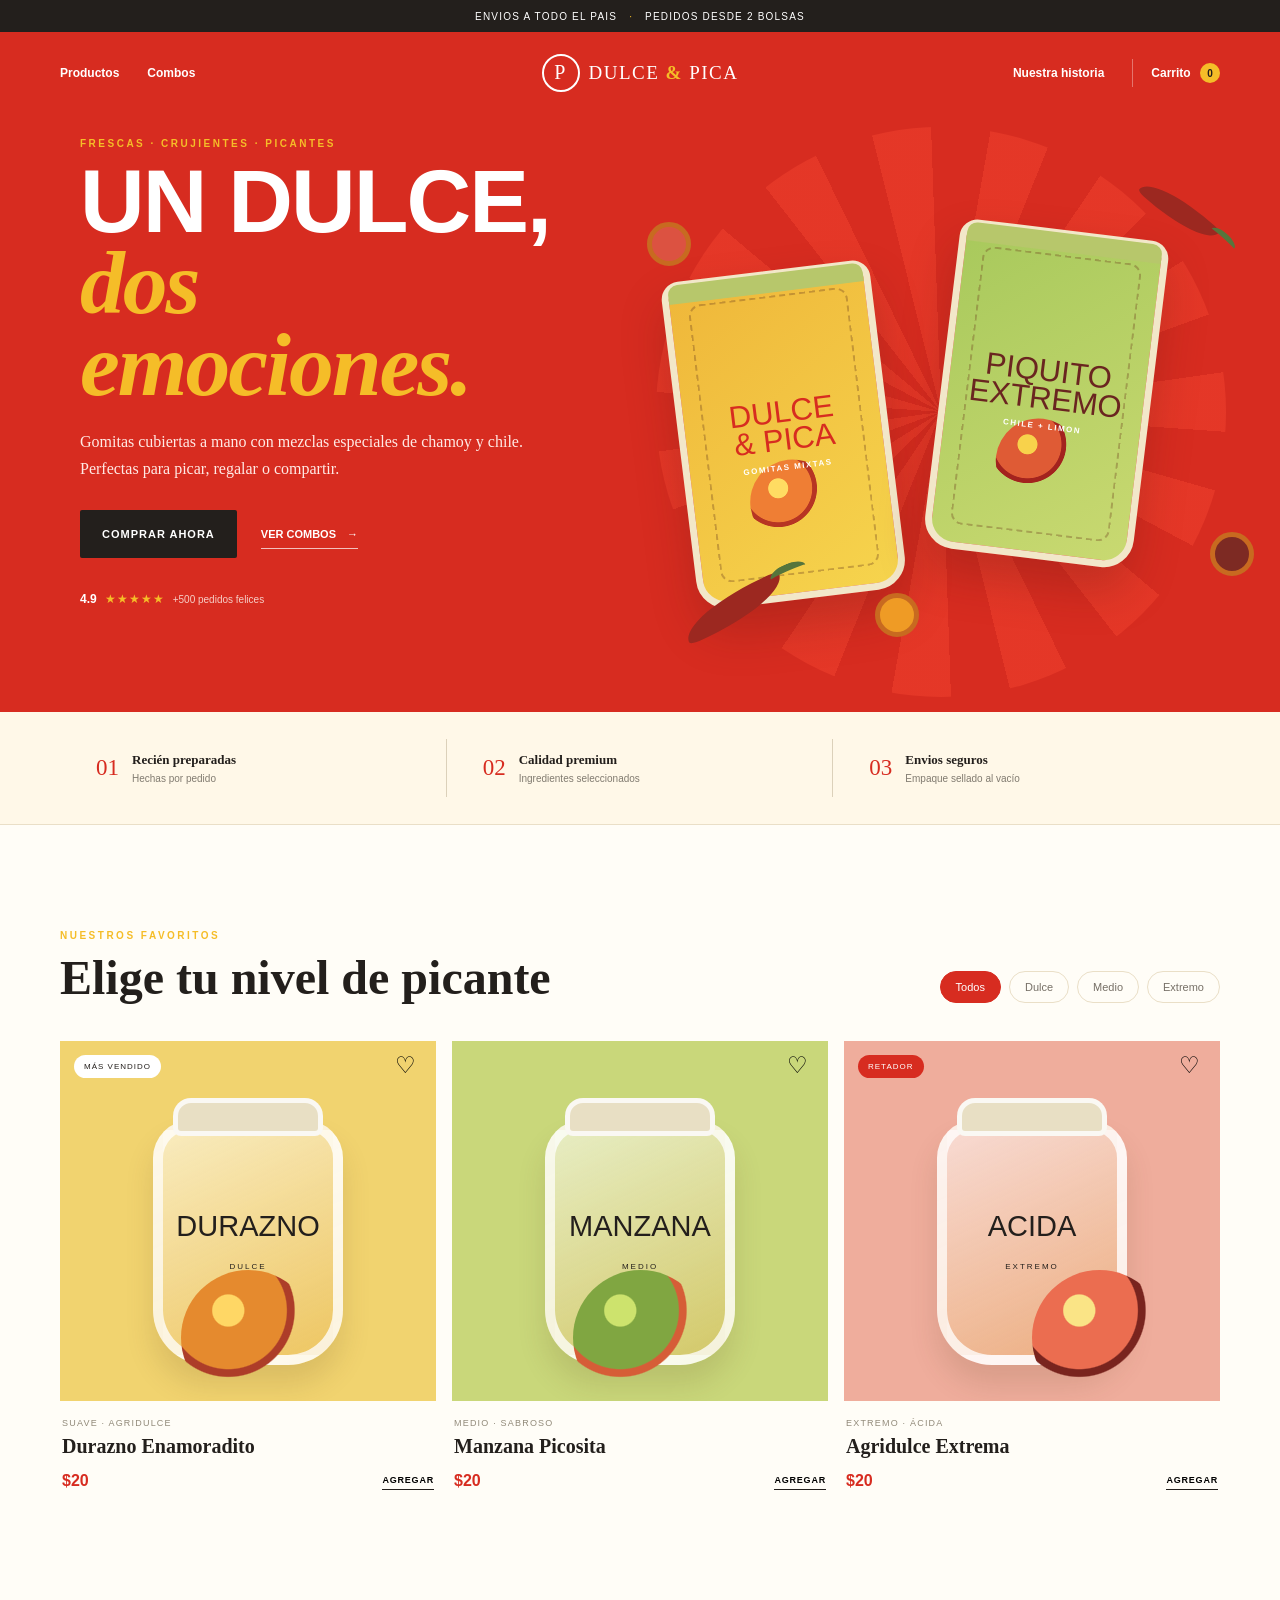
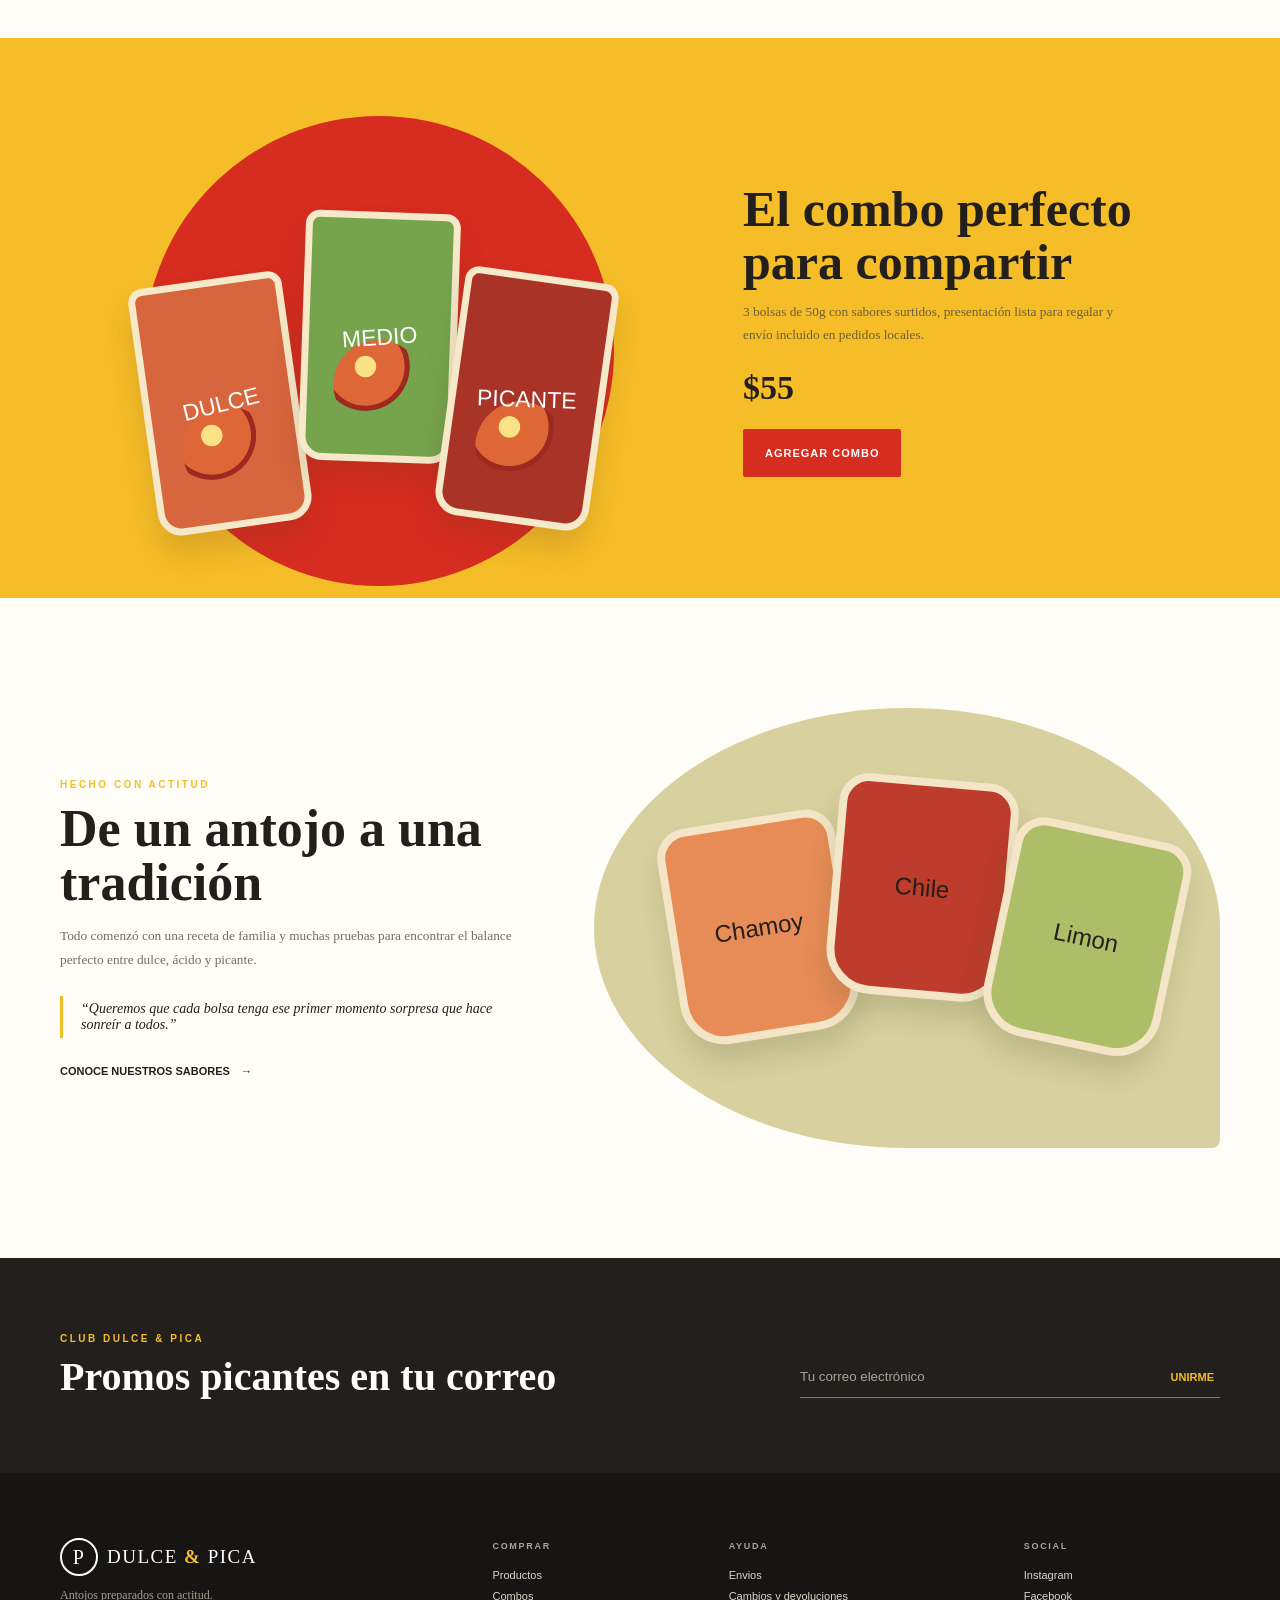
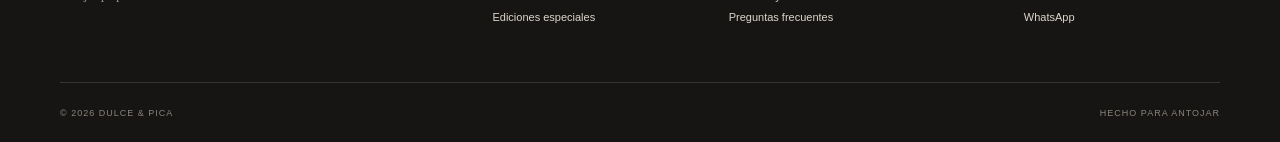
==== commit 6b73d439: "Publish 50g 55 peso combo update" ====
--- a/gomitas-dulce-pica/index.html
+++ b/gomitas-dulce-pica/index.html
@@ -119,9 +119,9 @@
         <div class="combo-copy">
           <p class="eyebrow">Arma tu fiesta</p>
           <h2>El combo perfecto<br>para compartir</h2>
-          <p>3 bolsas de 500g con sabores surtidos, presentación lista para regalar y envío incluido en pedidos locales.</p>
-          <div class="combo-price"><strong>$20</strong></div>
-          <button class="button add-combo" type="button" data-name="Combo Fiesta 3 Bolsas de 500g" data-price="20">Agregar combo</button>
+          <p>3 bolsas de 50g con sabores surtidos, presentación lista para regalar y envío incluido en pedidos locales.</p>
+          <div class="combo-price"><strong>$55</strong></div>
+          <button class="button add-combo" type="button" data-name="Combo Fiesta 3 Bolsas de 50g" data-price="55">Agregar combo</button>
         </div>
       </div>
     </section>
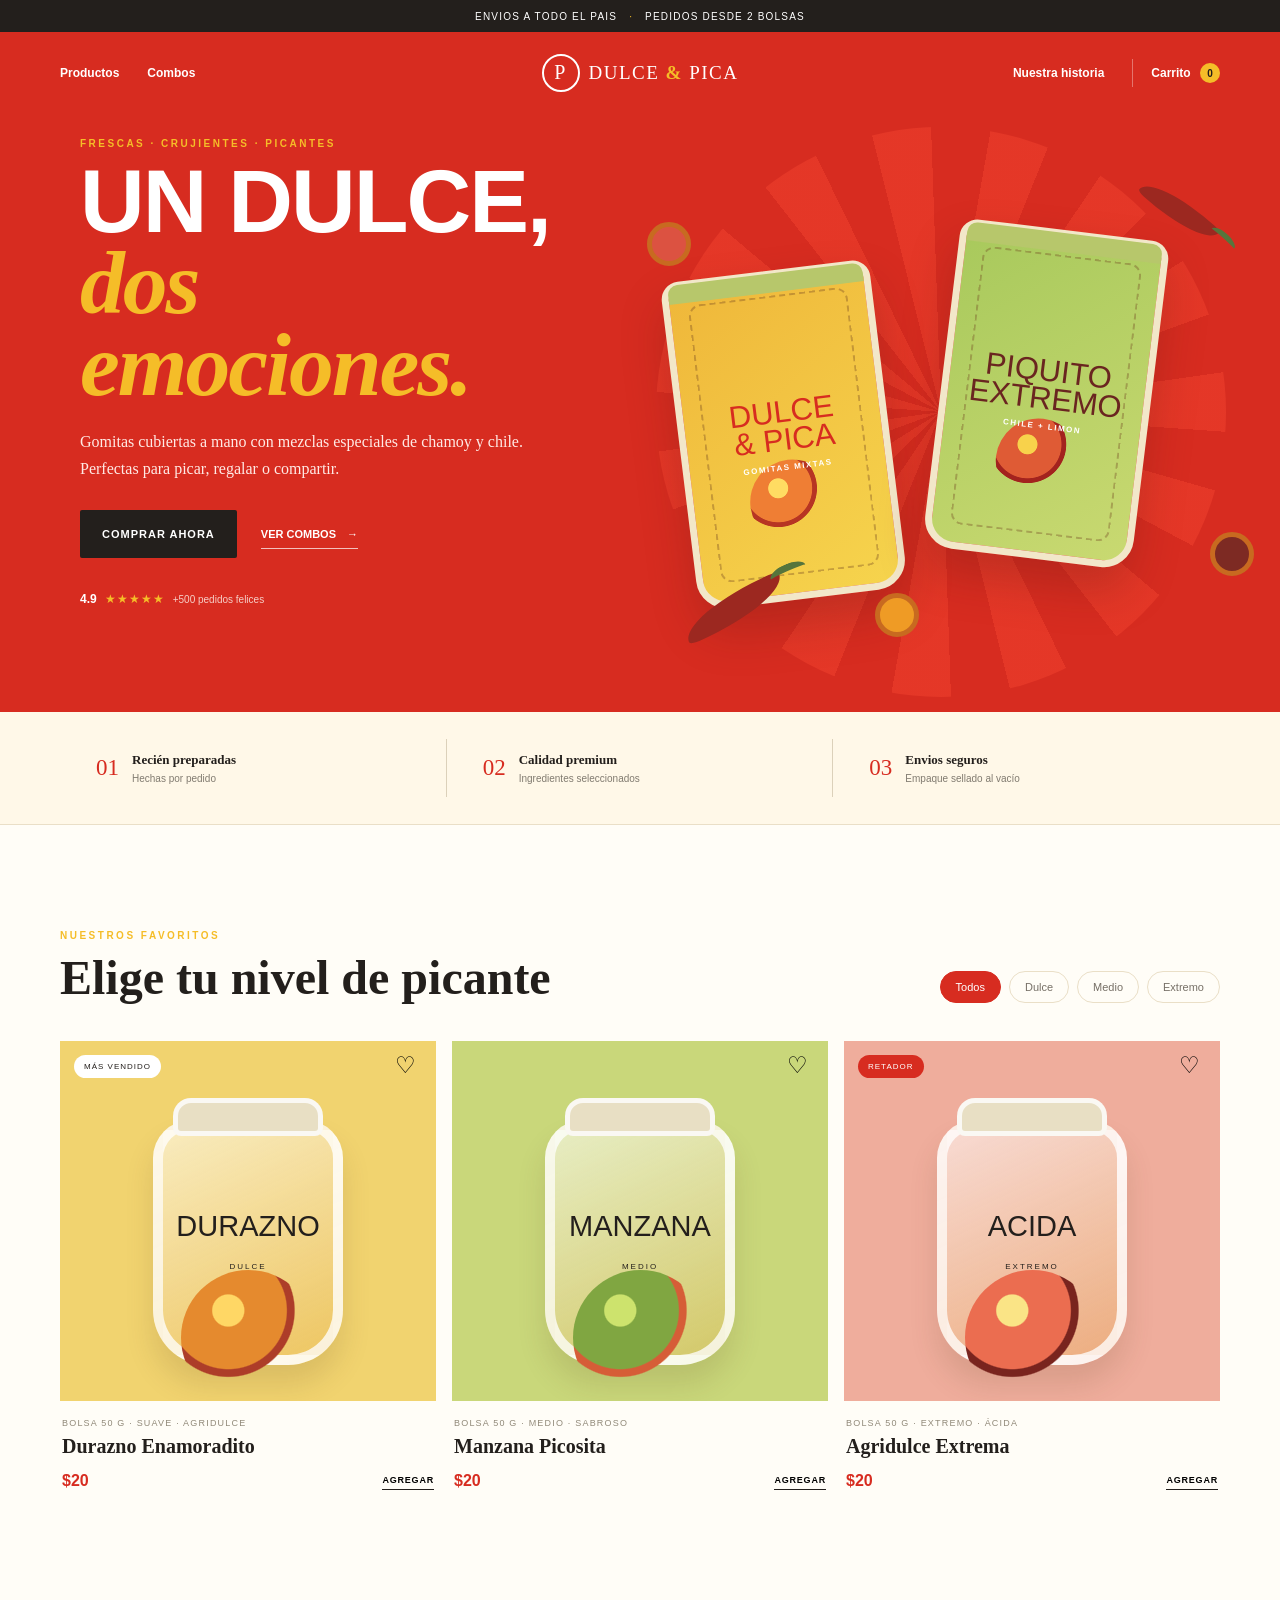
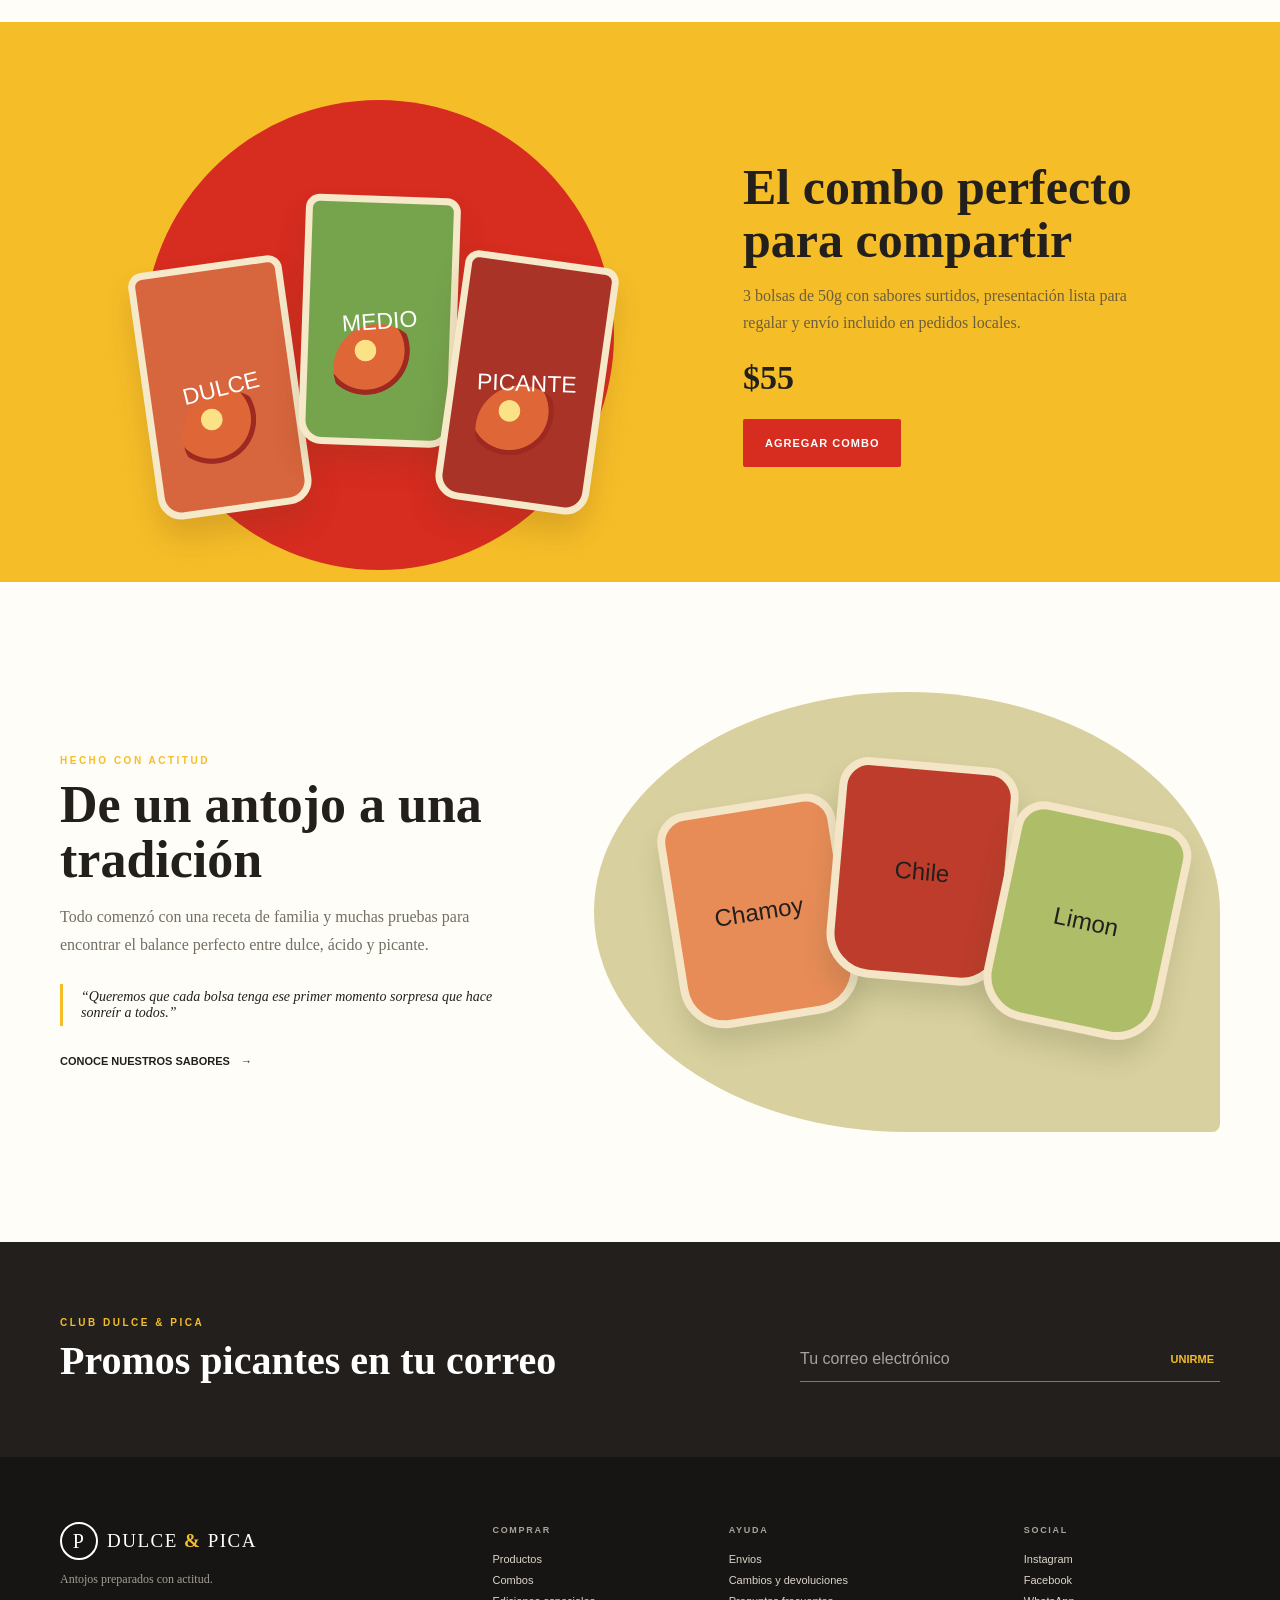
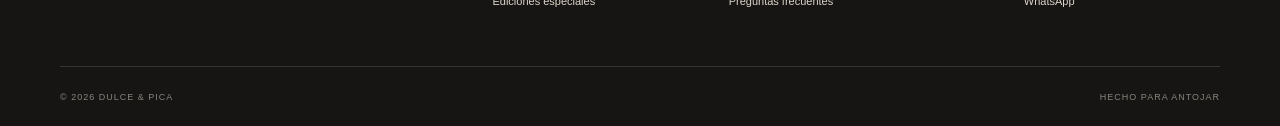
==== commit 3aa6669c: "Publish rebuilt 50g storefront" ====
--- a/gomitas-dulce-pica/index.html
+++ b/gomitas-dulce-pica/index.html
@@ -87,22 +87,22 @@
               <div class="jar"><div class="jar-lid"></div><span>DURAZNO<br><small>DULCE</small></span><i></i></div>
               <button class="wishlist" type="button" aria-label="Agregar Durazno Enamoradito a favoritos">♡</button>
             </div>
-            <div class="product-info"><p>Suave · Agridulce</p><h3>Durazno Enamoradito</h3><div><strong>$20</strong><button class="quick-add" type="button" data-name="Durazno Enamoradito" data-price="20">Agregar</button></div></div>
+            <div class="product-info"><p>Bolsa 50 g · Suave · Agridulce</p><h3>Durazno Enamoradito</h3><div><strong>$20</strong><button class="quick-add" type="button" data-name="Bolsa 50 g - Durazno Enamoradito" data-price="20">Agregar</button></div></div>
           </article>
           <article class="product-card" data-level="medio">
             <div class="product-visual visual-tropical">
               <div class="jar"><div class="jar-lid"></div><span>MANZANA<br><small>MEDIO</small></span><i></i></div>
               <button class="wishlist" type="button" aria-label="Agregar Manzana Picosita a favoritos">♡</button>
             </div>
-            <div class="product-info"><p>Medio · Sabroso</p><h3>Manzana Picosita</h3><div><strong>$20</strong><button class="quick-add" type="button" data-name="Manzana Picosita" data-price="20">Agregar</button></div></div>
+            <div class="product-info"><p>Bolsa 50 g · Medio · Sabroso</p><h3>Manzana Picosita</h3><div><strong>$20</strong><button class="quick-add" type="button" data-name="Bolsa 50 g - Manzana Picosita" data-price="20">Agregar</button></div></div>
           </article>
           <article class="product-card" data-level="extremo">
             <div class="product-visual visual-acida">
               <span class="tag tag-red">Retador</span>
-              <div class="jar"><div class="jar-lid"></div><span>ACIDA<br><small>EXTREMO</span></span><i></i></div>
+              <div class="jar"><div class="jar-lid"></div><span>ACIDA<br><small>EXTREMO</small></span><i></i></div>
               <button class="wishlist" type="button" aria-label="Agregar Agridulce Extrema a favoritos">♡</button>
             </div>
-            <div class="product-info"><p>Extremo · Ácida</p><h3>Agridulce Extrema</h3><div><strong>$20</strong><button class="quick-add" type="button" data-name="Agridulce Extrema" data-price="20">Agregar</button></div></div>
+            <div class="product-info"><p>Bolsa 50 g · Extremo · Ácida</p><h3>Agridulce Extrema</h3><div><strong>$20</strong><button class="quick-add" type="button" data-name="Bolsa 50 g - Agridulce Extrema" data-price="20">Agregar</button></div></div>
           </article>
         </div>
       </div>
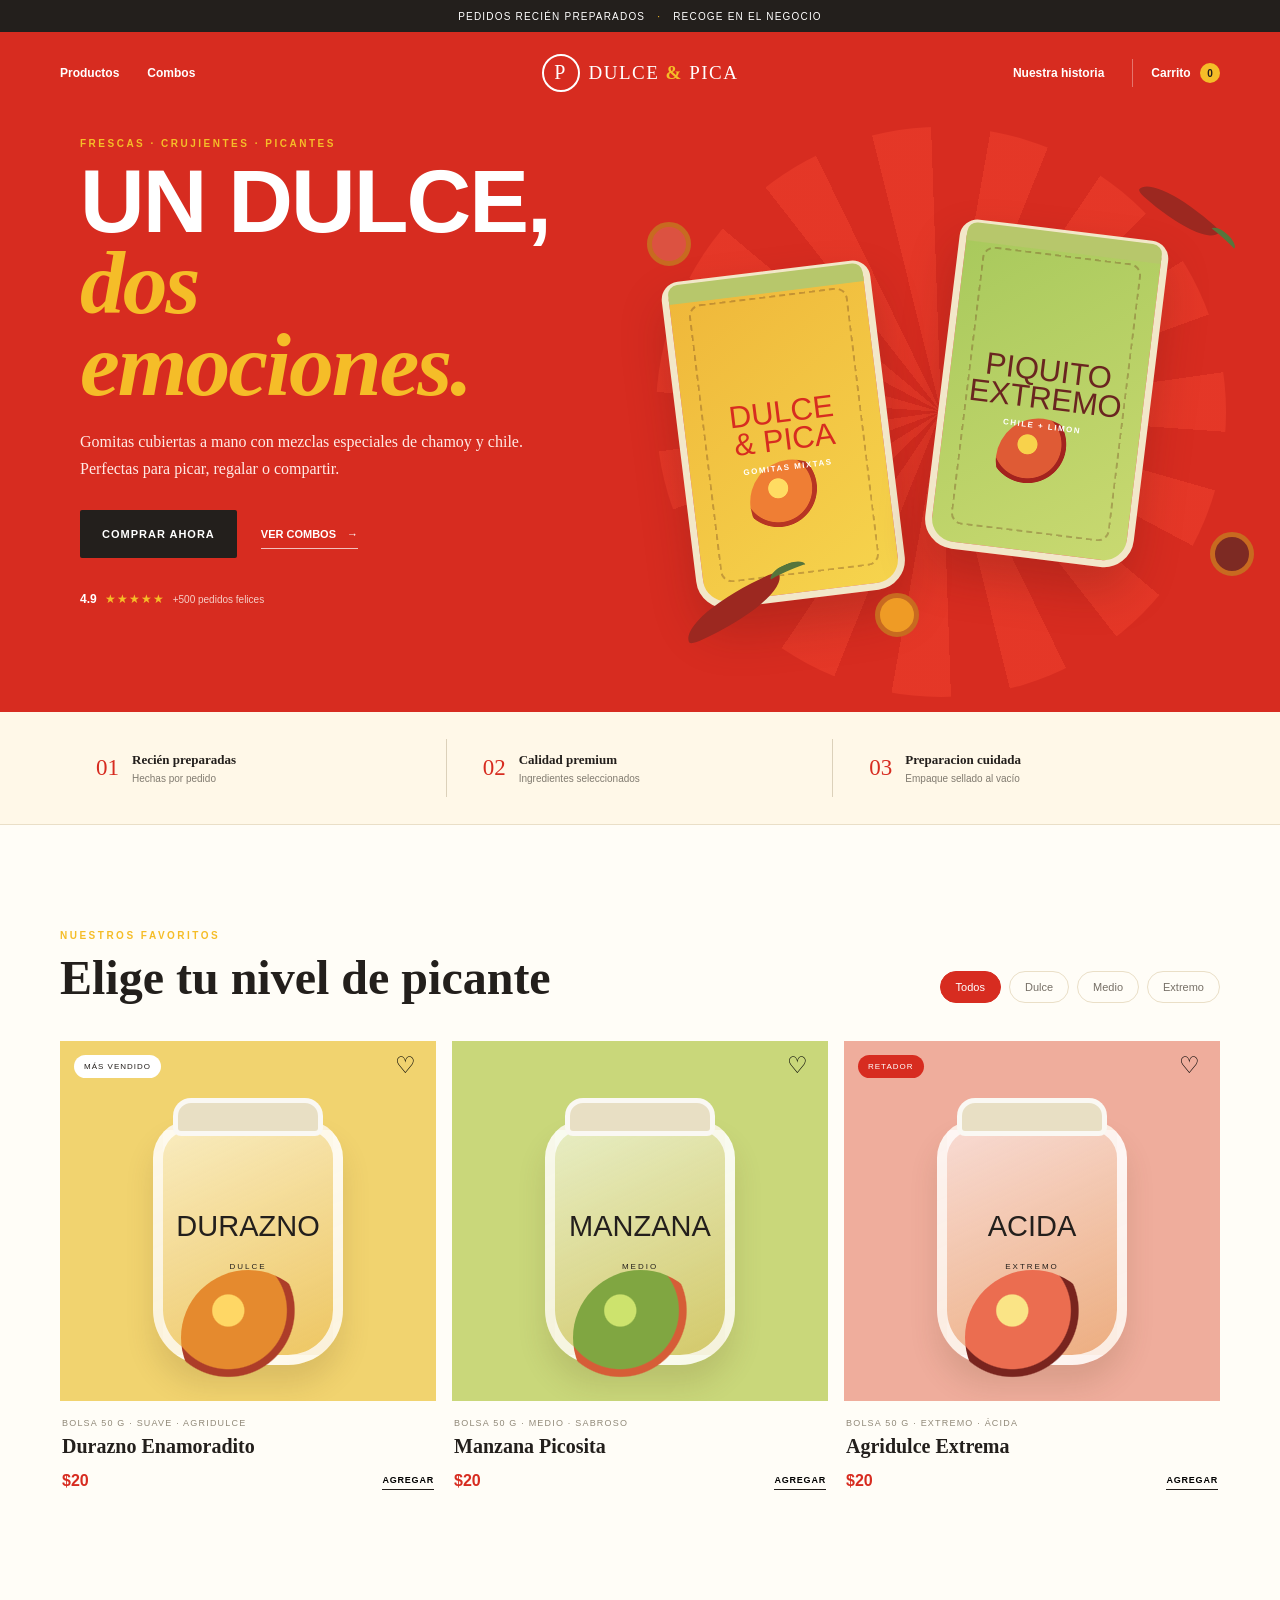
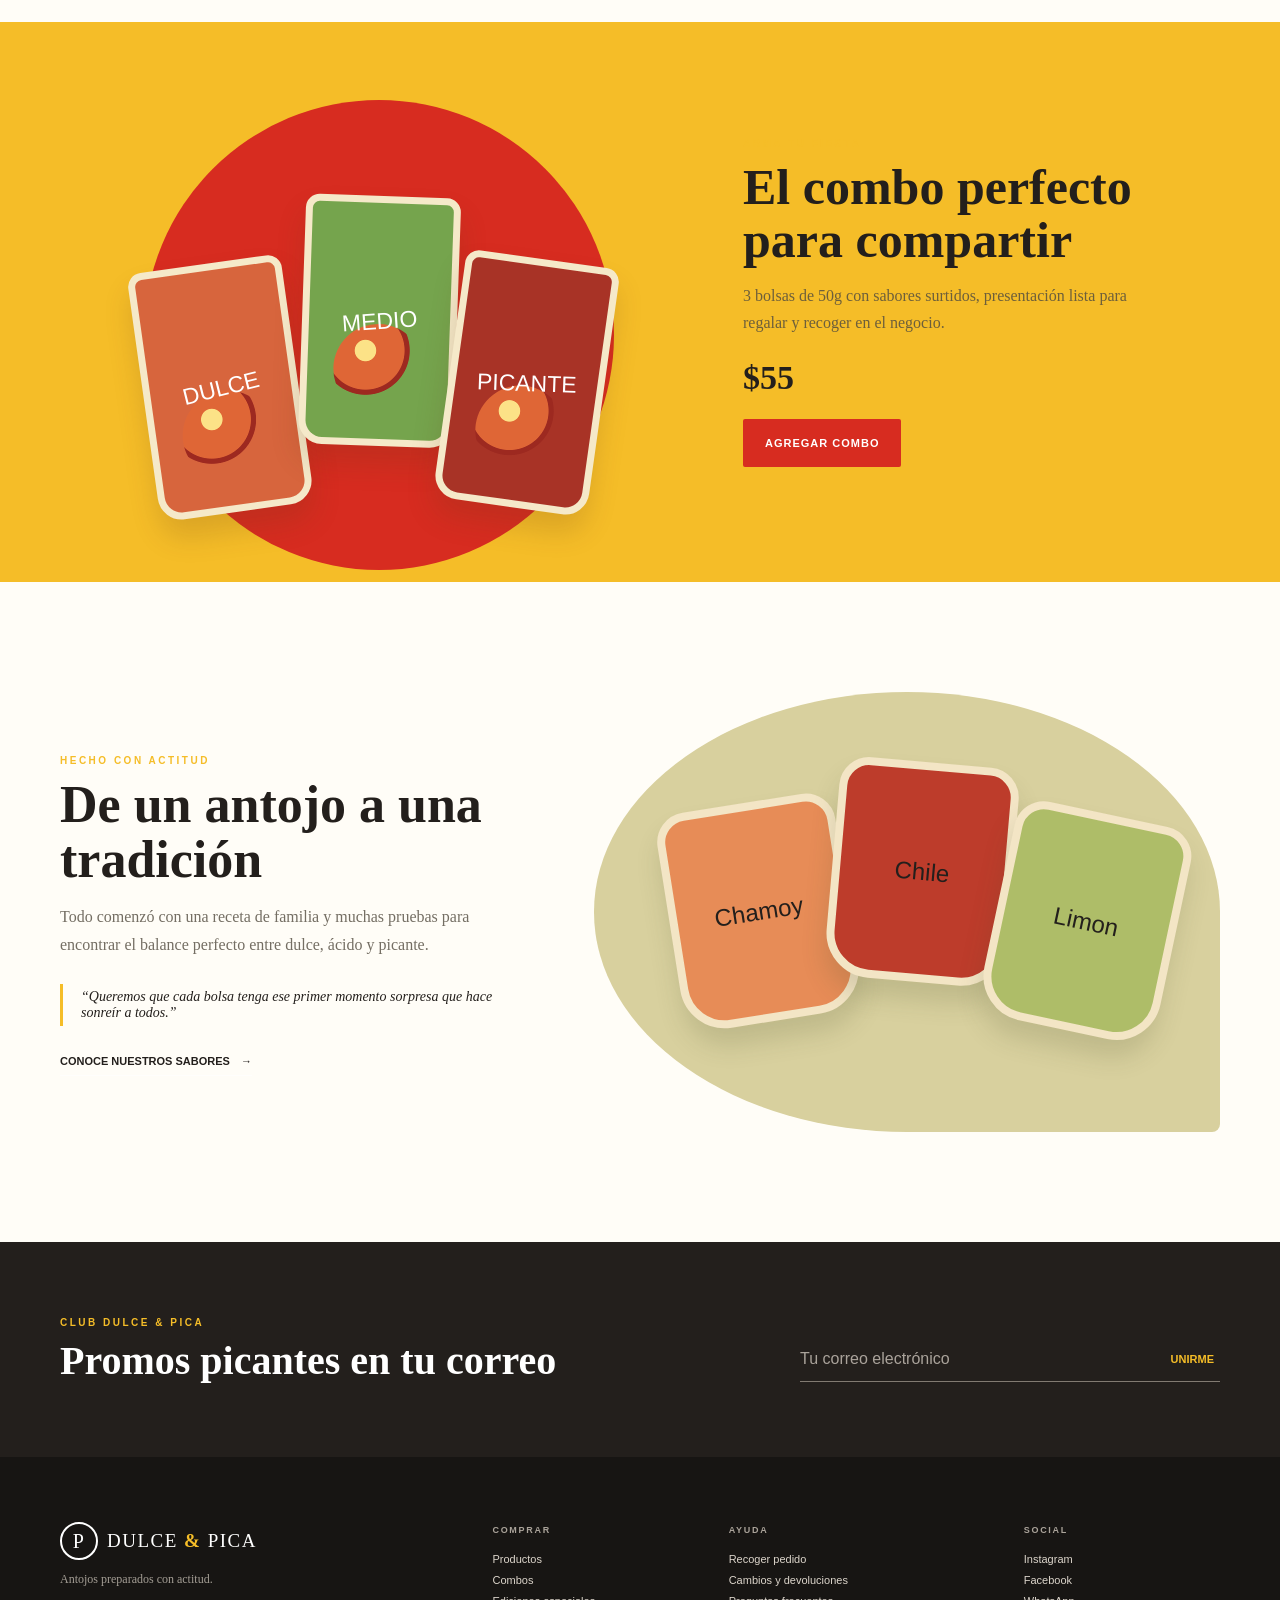
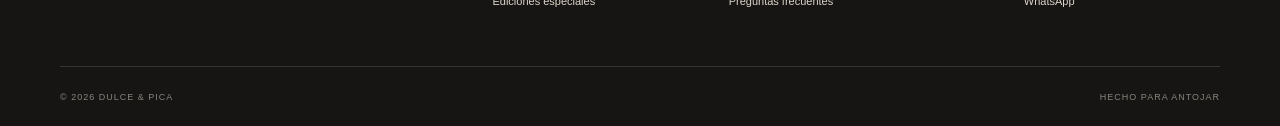
==== commit 82b7fed8: "Publish pickup-only storefront text" ====
--- a/gomitas-dulce-pica/index.html
+++ b/gomitas-dulce-pica/index.html
@@ -10,7 +10,7 @@
 </head>
 <body>
   <div class="topbar">
-    <p>Envios a todo el pais <span>·</span> Pedidos desde 2 bolsas</p>
+    <p>Pedidos recién preparados <span>·</span> Recoge en el negocio</p>
   </div>
 
   <header class="header">
@@ -65,7 +65,7 @@
       <div class="container benefits-grid">
         <div><span>01</span><p><b>Recién preparadas</b><small>Hechas por pedido</small></p></div>
         <div><span>02</span><p><b>Calidad premium</b><small>Ingredientes seleccionados</small></p></div>
-        <div><span>03</span><p><b>Envios seguros</b><small>Empaque sellado al vacío</small></p></div>
+        <div><span>03</span><p><b>Preparacion cuidada</b><small>Empaque sellado al vacío</small></p></div>
       </div>
     </section>
 
@@ -119,7 +119,7 @@
         <div class="combo-copy">
           <p class="eyebrow">Arma tu fiesta</p>
           <h2>El combo perfecto<br>para compartir</h2>
-          <p>3 bolsas de 50g con sabores surtidos, presentación lista para regalar y envío incluido en pedidos locales.</p>
+          <p>3 bolsas de 50g con sabores surtidos, presentación lista para regalar y recoger en el negocio.</p>
           <div class="combo-price"><strong>$55</strong></div>
           <button class="button add-combo" type="button" data-name="Combo Fiesta 3 Bolsas de 50g" data-price="55">Agregar combo</button>
         </div>
@@ -155,7 +155,7 @@
     <div class="container footer-grid">
       <div class="footer-brand"><a class="brand" href="#inicio"><span class="brand-icon">P</span><span>DULCE <b>&</b> PICA</span></a><p>Antojos preparados con actitud.</p></div>
       <div><h3>Comprar</h3><a href="#productos">Productos</a><a href="#combos">Combos</a><a href="#productos">Ediciones especiales</a></div>
-      <div><h3>Ayuda</h3><a href="#">Envios</a><a href="#">Cambios y devoluciones</a><a href="#">Preguntas frecuentes</a></div>
+      <div><h3>Ayuda</h3><a href="#">Recoger pedido</a><a href="#">Cambios y devoluciones</a><a href="#">Preguntas frecuentes</a></div>
       <div><h3>Social</h3><a href="#">Instagram</a><a href="#">Facebook</a><a href="#">WhatsApp</a></div>
     </div>
     <div class="container footer-bottom"><span>© 2026 Dulce & Pica</span><span>Hecho para antojar</span></div>
@@ -166,7 +166,7 @@
     <div class="cart-panel">
       <div class="cart-header"><div><p>Tu pedido</p><h2>Bolsa de compras</h2></div><button class="cart-close" type="button" aria-label="Cerrar">×</button></div>
       <div class="cart-items"><p class="empty-cart">Tu bolsa está vacía.</p></div>
-      <div class="cart-footer"><div class="subtotal"><span>Total</span><strong>$0.00</strong></div><p>Envio y datos de entrega se confirman por WhatsApp.</p><button class="checkout-button" type="button" disabled>Pedir por WhatsApp</button></div>
+      <div class="cart-footer"><div class="subtotal"><span>Total</span><strong>$0.00</strong></div><p>Coordina fecha y hora de recogida por WhatsApp.</p><button class="checkout-button" type="button" disabled>Pedir por WhatsApp</button></div>
     </div>
   </aside>
   <div class="toast" role="status" aria-live="polite"></div>
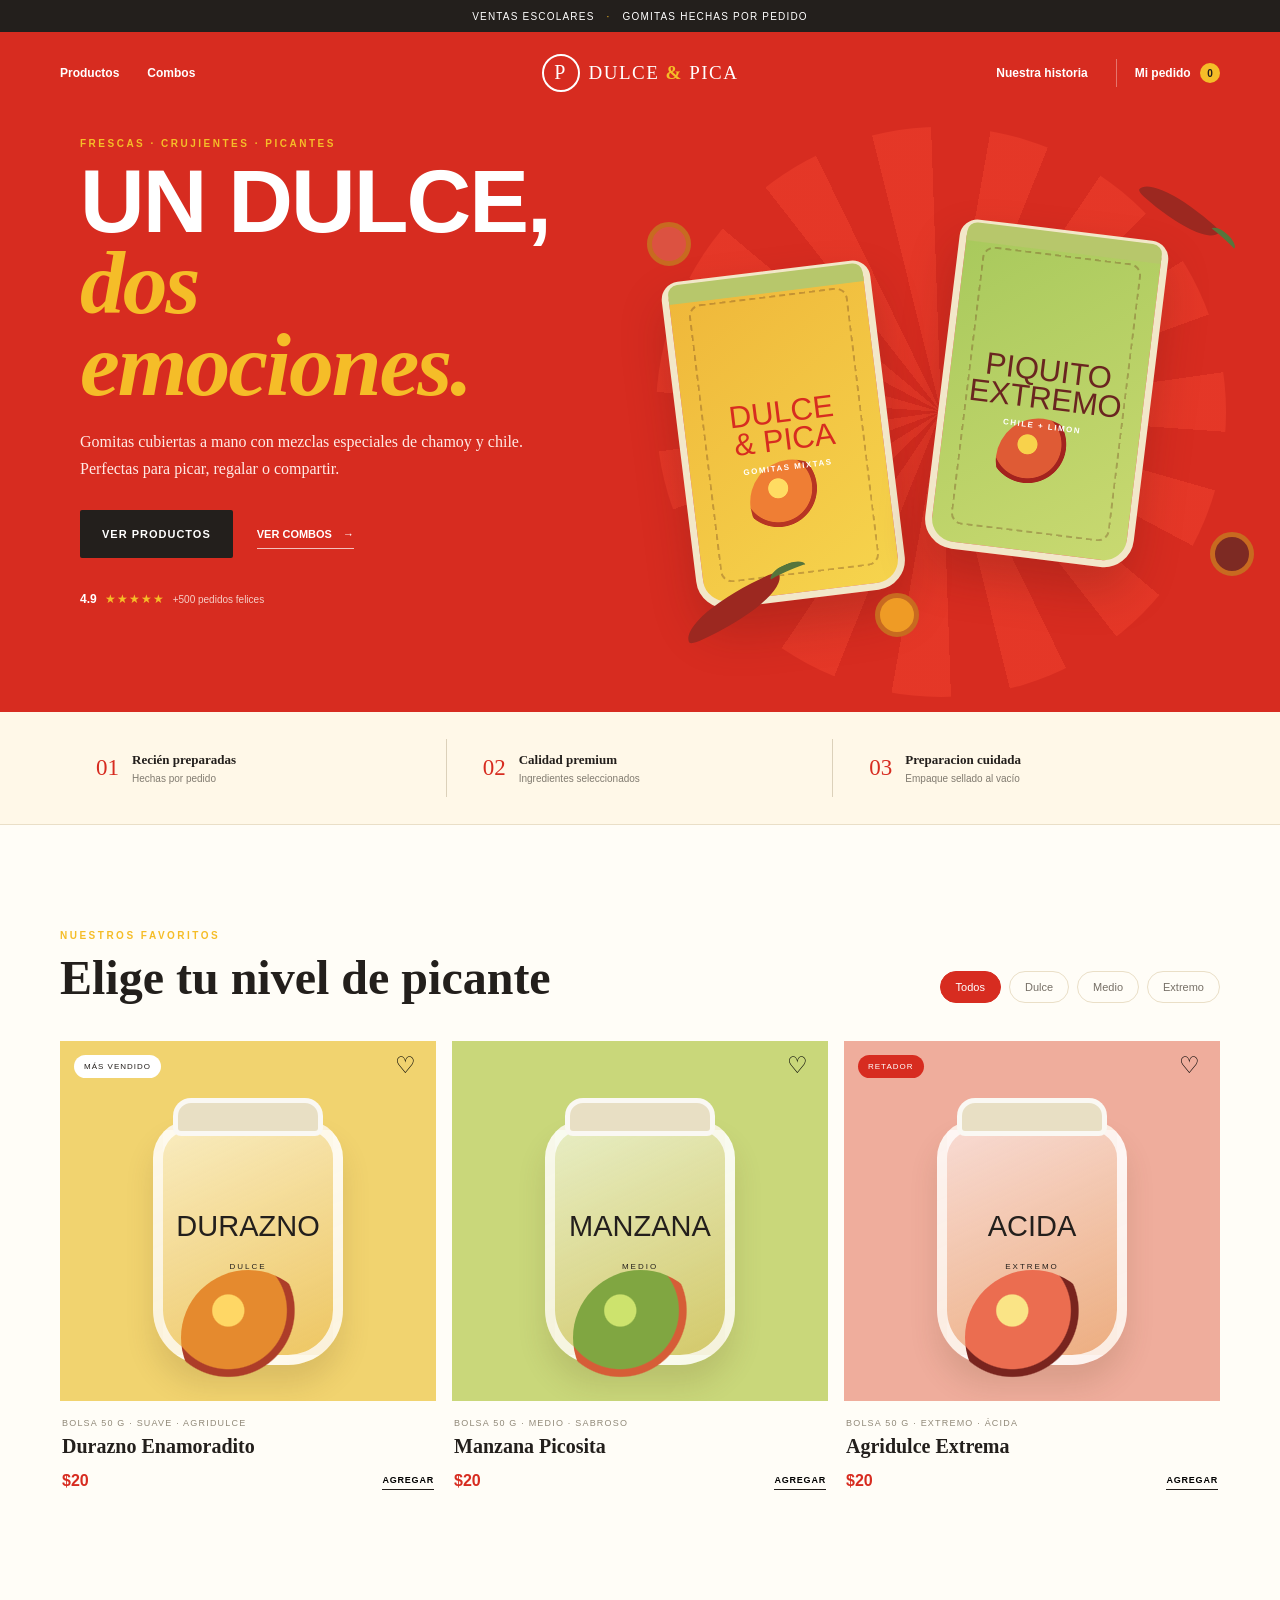
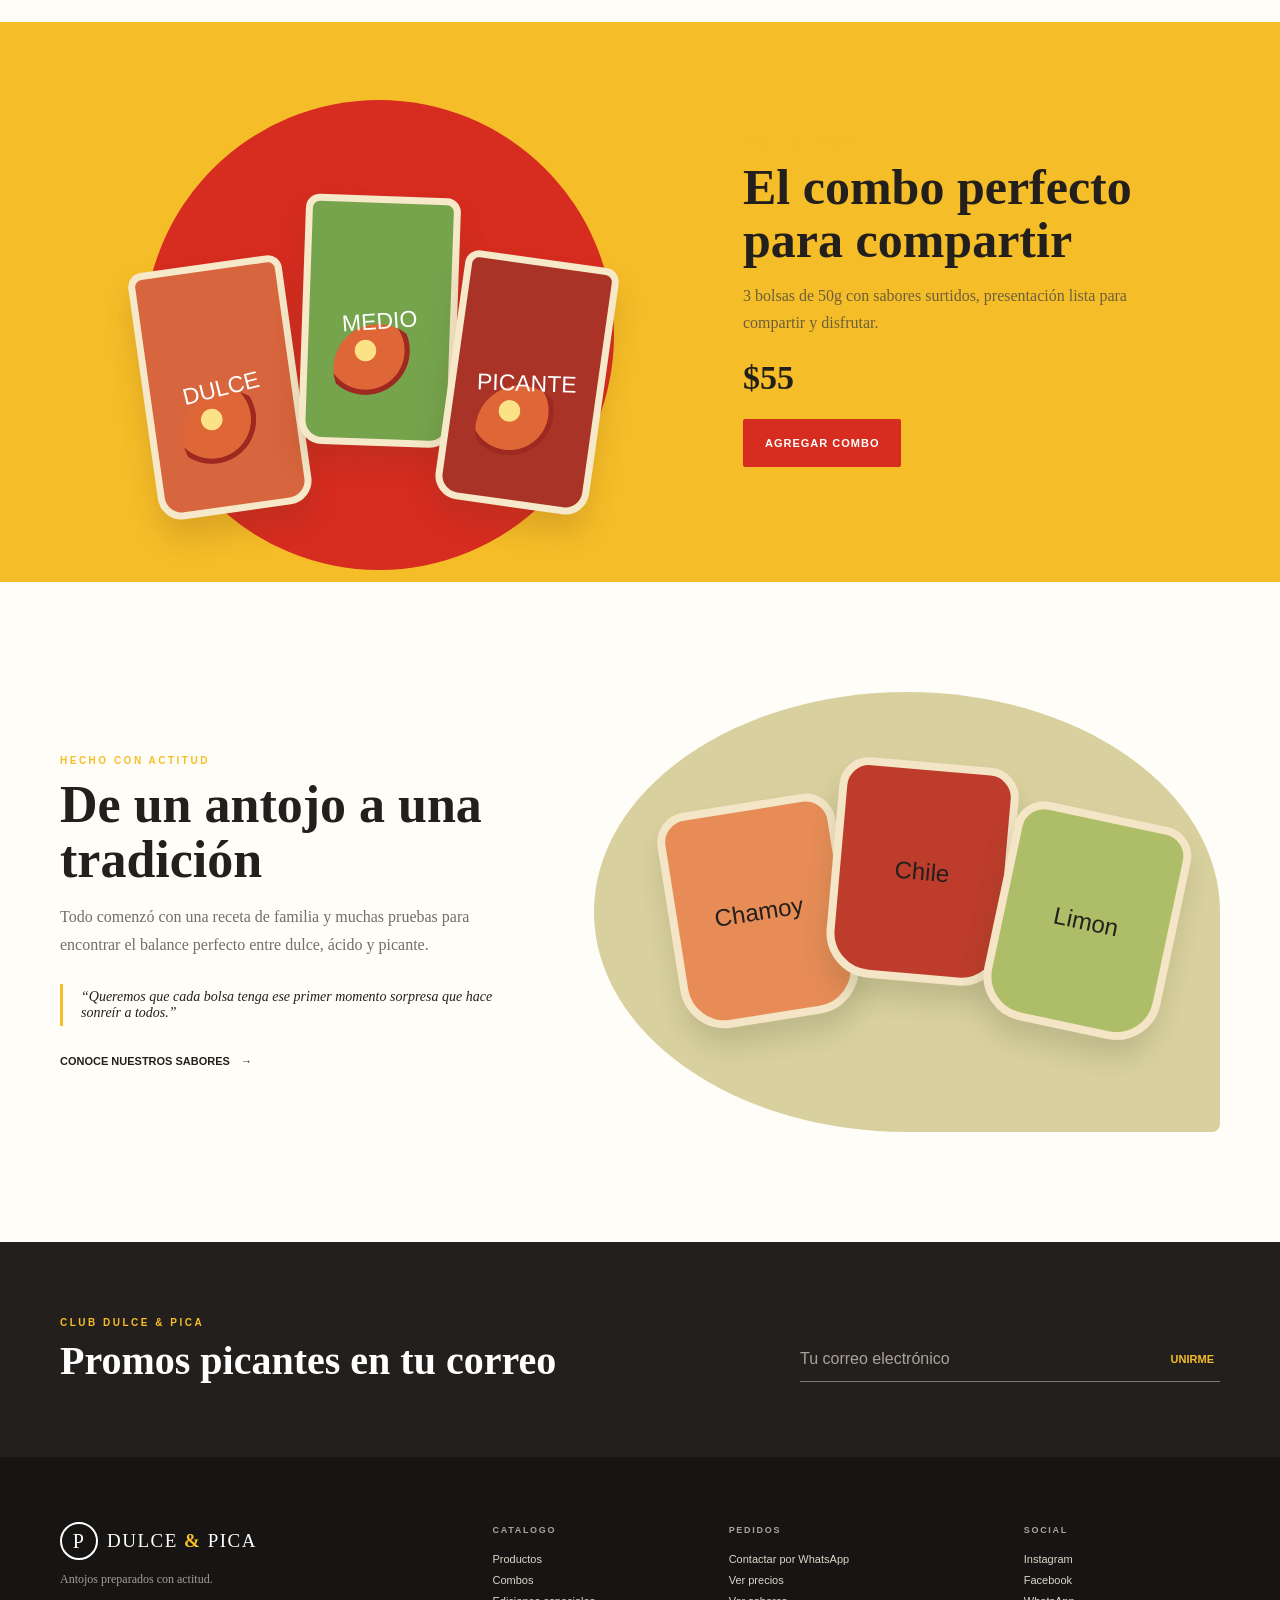
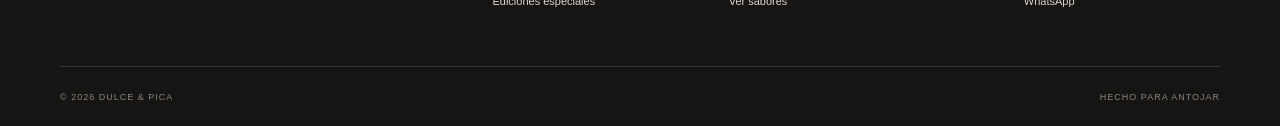
==== commit 13c0f6a6: "Publish school catalog terminology" ====
--- a/gomitas-dulce-pica/index.html
+++ b/gomitas-dulce-pica/index.html
@@ -10,7 +10,7 @@
 </head>
 <body>
   <div class="topbar">
-    <p>Pedidos recién preparados <span>·</span> Recoge en el negocio</p>
+    <p>Ventas escolares <span>·</span> Gomitas hechas por pedido</p>
   </div>
 
   <header class="header">
@@ -26,7 +26,7 @@
       </a>
       <nav class="nav-right" aria-label="Navegacion secundaria">
         <a href="#nosotros">Nuestra historia</a>
-        <button class="cart-button" type="button" aria-label="Abrir carrito">Carrito <span class="cart-count">0</span></button>
+        <button class="cart-button" type="button" aria-label="Abrir lista de pedido">Mi pedido <span class="cart-count">0</span></button>
       </nav>
     </div>
   </header>
@@ -44,7 +44,7 @@
         <h1>Un dulce,<br><em>dos emociones.</em></h1>
         <p class="hero-text">Gomitas cubiertas a mano con mezclas especiales de chamoy y chile. Perfectas para picar, regalar o compartir.</p>
         <div class="hero-actions">
-          <a class="button" href="#productos">Comprar ahora</a>
+          <a class="button" href="#productos">Ver productos</a>
           <a class="text-link" href="#combos">Ver combos <span>→</span></a>
         </div>
         <div class="rating"><b>4.9</b><span>★★★★★</span><small>+500 pedidos felices</small></div>
@@ -119,7 +119,7 @@
         <div class="combo-copy">
           <p class="eyebrow">Arma tu fiesta</p>
           <h2>El combo perfecto<br>para compartir</h2>
-          <p>3 bolsas de 50g con sabores surtidos, presentación lista para regalar y recoger en el negocio.</p>
+          <p>3 bolsas de 50g con sabores surtidos, presentación lista para compartir y disfrutar.</p>
           <div class="combo-price"><strong>$55</strong></div>
           <button class="button add-combo" type="button" data-name="Combo Fiesta 3 Bolsas de 50g" data-price="55">Agregar combo</button>
         </div>
@@ -154,19 +154,19 @@
   <footer>
     <div class="container footer-grid">
       <div class="footer-brand"><a class="brand" href="#inicio"><span class="brand-icon">P</span><span>DULCE <b>&</b> PICA</span></a><p>Antojos preparados con actitud.</p></div>
-      <div><h3>Comprar</h3><a href="#productos">Productos</a><a href="#combos">Combos</a><a href="#productos">Ediciones especiales</a></div>
-      <div><h3>Ayuda</h3><a href="#">Recoger pedido</a><a href="#">Cambios y devoluciones</a><a href="#">Preguntas frecuentes</a></div>
+      <div><h3>Catalogo</h3><a href="#productos">Productos</a><a href="#combos">Combos</a><a href="#productos">Ediciones especiales</a></div>
+      <div><h3>Pedidos</h3><a href="https://wa.me/525555550000" target="_blank" rel="noopener">Contactar por WhatsApp</a><a href="#productos">Ver precios</a><a href="#productos">Ver sabores</a></div>
       <div><h3>Social</h3><a href="#">Instagram</a><a href="#">Facebook</a><a href="#">WhatsApp</a></div>
     </div>
     <div class="container footer-bottom"><span>© 2026 Dulce & Pica</span><span>Hecho para antojar</span></div>
   </footer>
 
   <aside class="cart-drawer" aria-hidden="true">
-    <button class="cart-overlay" type="button" aria-label="Cerrar carrito"></button>
+    <button class="cart-overlay" type="button" aria-label="Cerrar lista de pedido"></button>
     <div class="cart-panel">
-      <div class="cart-header"><div><p>Tu pedido</p><h2>Bolsa de compras</h2></div><button class="cart-close" type="button" aria-label="Cerrar">×</button></div>
+      <div class="cart-header"><div><p>Resumen</p><h2>Tu pedido</h2></div><button class="cart-close" type="button" aria-label="Cerrar">×</button></div>
       <div class="cart-items"><p class="empty-cart">Tu bolsa está vacía.</p></div>
-      <div class="cart-footer"><div class="subtotal"><span>Total</span><strong>$0.00</strong></div><p>Coordina fecha y hora de recogida por WhatsApp.</p><button class="checkout-button" type="button" disabled>Pedir por WhatsApp</button></div>
+      <div class="cart-footer"><div class="subtotal"><span>Total</span><strong>$0.00</strong></div><p>Envía tu selección por WhatsApp para consultar disponibilidad y coordinar el pedido.</p><button class="checkout-button" type="button" disabled>Pedir por WhatsApp</button></div>
     </div>
   </aside>
   <div class="toast" role="status" aria-live="polite"></div>
